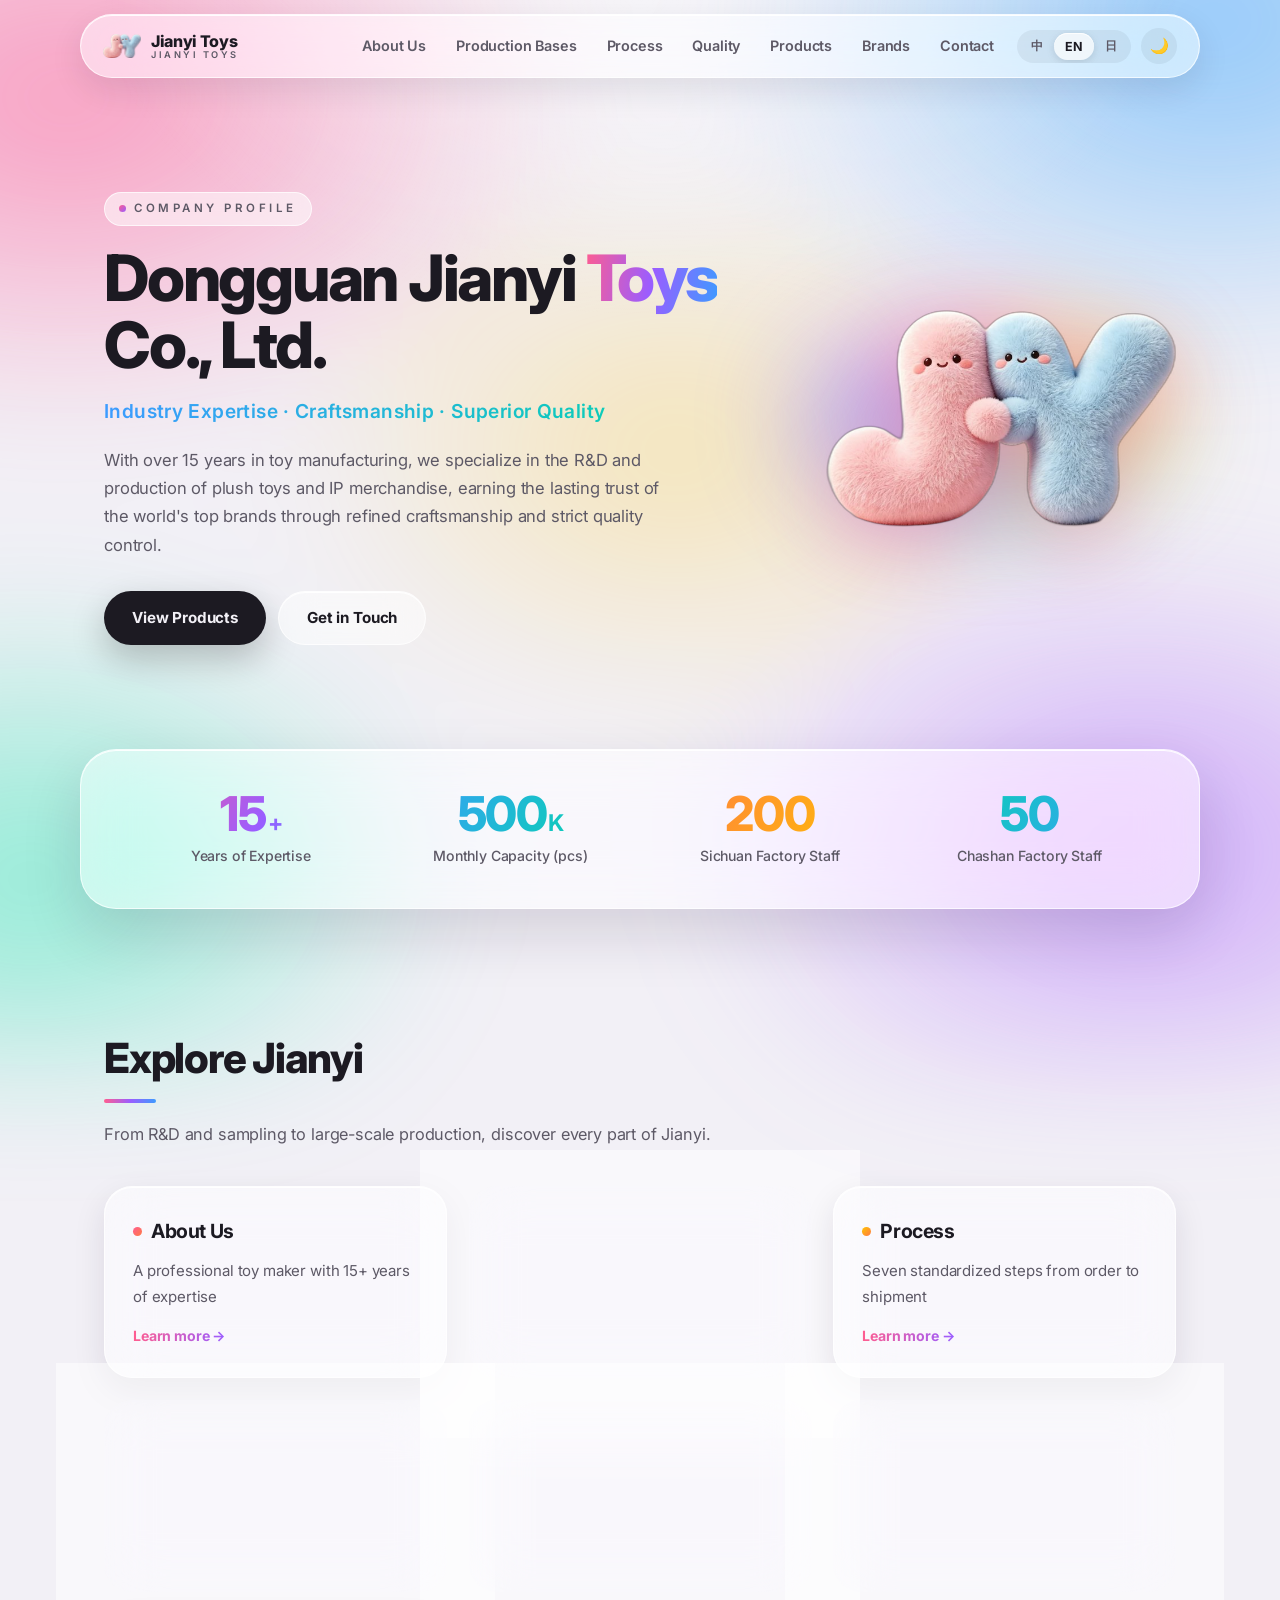
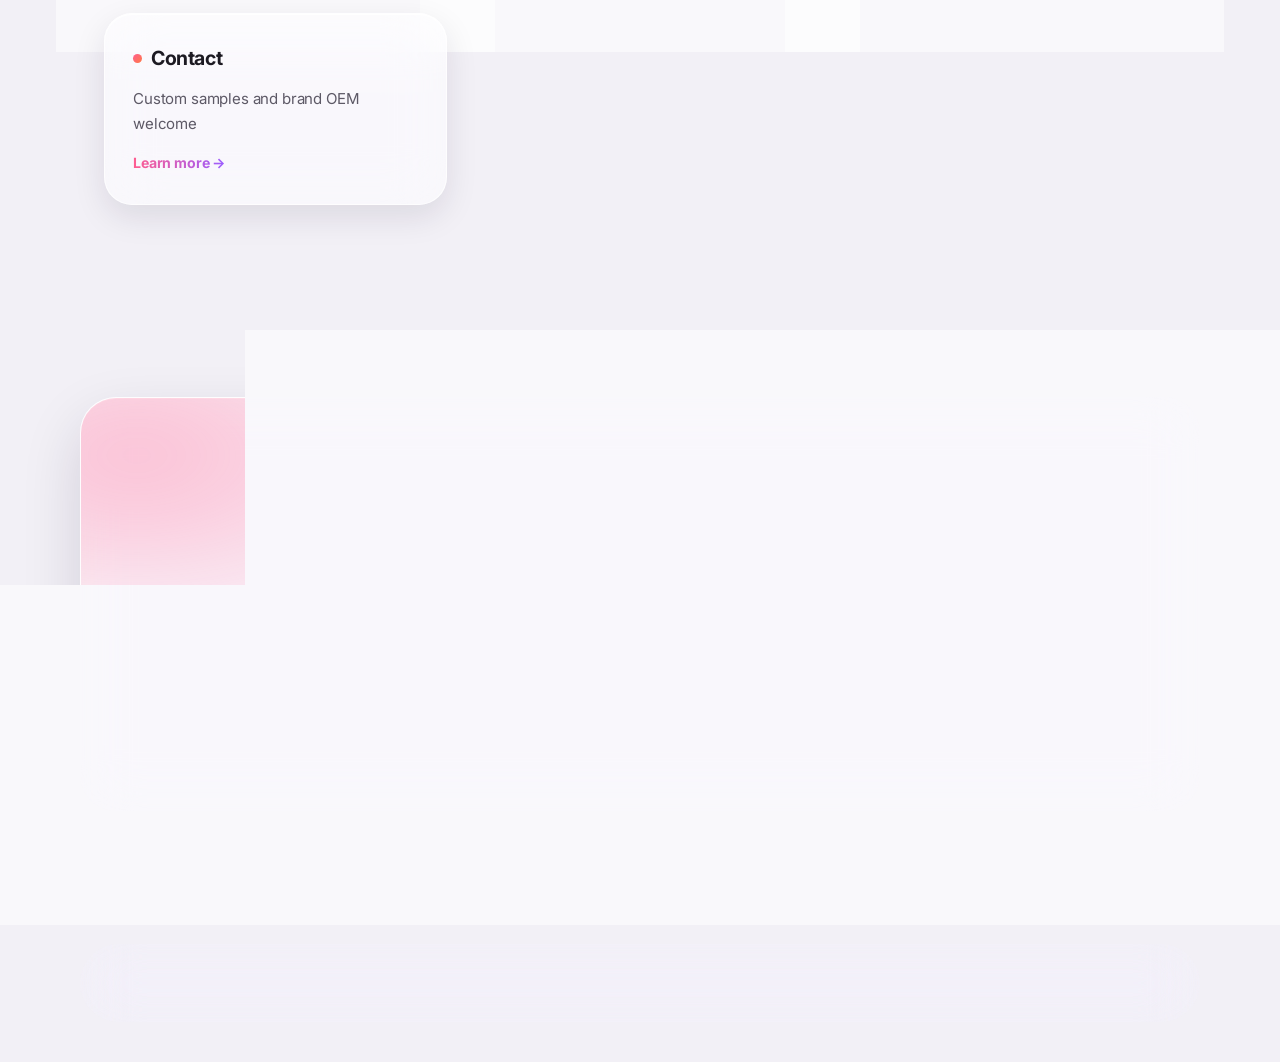
==== index.html @ 810cf029 "简依玩具 회사 소개 홈페이지 (中/EN/日 3개 언어, visionOS 글래스 디자인) Co-Authored-By: Claude Fable 5 <noreply@anthropic.c" ====
<!DOCTYPE html>
<html lang="zh-CN">
<head>
  <meta charset="UTF-8" />
  <meta name="viewport" content="width=device-width, initial-scale=1.0" />
  <title>东莞简依玩具有限公司 · 公司简介</title>
  <meta name="description" content="东莞简依玩具有限公司 — 深耕玩具制造15年，专注毛绒公仔与IP周边研发生产，Sanrio、Pop Mart 长期合作伙伴。" />
  <link rel="icon" href="assets/img/image1.png" />
  <link rel="preconnect" href="https://fonts.googleapis.com" />
  <link rel="preconnect" href="https://fonts.gstatic.com" crossorigin />
  <link href="https://fonts.googleapis.com/css2?family=Inter:wght@400;500;600;700;800&family=Noto+Sans+SC:wght@400;500;700;900&family=Noto+Sans+JP:wght@400;500;700;900&display=swap" rel="stylesheet" />
  <link rel="stylesheet" href="styles.css?v=10" />
</head>
<body data-page="home">
  <div id="app-header"></div>

  <main>
    <!-- Hero -->
    <section id="home" class="hero">
      <div class="container hero-inner">
        <div class="hero-text">
          <p class="eyebrow" data-i18n="hero.eyebrow">公司简介</p>
          <h1 class="hero-title" data-i18n-html="hero.title">东莞简依<span class="accent">玩具</span>有限公司</h1>
          <p class="hero-slogan" data-i18n="hero.slogan">深耕行业 · 匠心制造 · 品质卓越</p>
          <p class="hero-sub" data-i18n="hero.sub">深耕玩具制造行业超过 15 年，专注毛绒公仔与 IP 周边产品的研发与生产，以精湛工艺与严格品质赢得全球顶级品牌的长期信任。</p>
          <div class="hero-actions">
            <a href="products.html" class="btn btn-primary" data-i18n="hero.btnProducts">查看产品</a>
            <a href="contact.html" class="btn btn-ghost" data-i18n="hero.btnContact">合作洽谈</a>
          </div>
        </div>
        <div class="hero-logo">
          <img src="assets/img/image1.png" alt="简依玩具 JY" />
        </div>
      </div>
    </section>

    <!-- Stats -->
    <section class="stats-bar">
      <div class="container stats-grid">
        <div class="stat"><span class="stat-num" data-i18n-html="stat.num1">15<small>+</small></span><span class="stat-label" data-i18n="stat.label1">年专业经验</span></div>
        <div class="stat"><span class="stat-num" data-i18n-html="stat.num2">50<small>万</small></span><span class="stat-label" data-i18n="stat.label2">月产能 (件)</span></div>
        <div class="stat"><span class="stat-num" data-i18n-html="stat.num3">200<small>人</small></span><span class="stat-label" data-i18n="stat.label3">四川工厂人员</span></div>
        <div class="stat"><span class="stat-num" data-i18n-html="stat.num4">50<small>人</small></span><span class="stat-label" data-i18n="stat.label4">茶山工厂人员</span></div>
      </div>
    </section>

    <!-- Explore / section links -->
    <section class="section">
      <div class="container">
        <h2 class="section-title" data-i18n="home.exploreTitle">探索简依</h2>
        <p class="section-lead" data-i18n="home.exploreLead">从研发打样到大规模量产，了解简依的每一环。</p>
        <div class="cards">
          <a class="card explore-card" href="about.html"><div class="card-body"><h3 data-i18n="nav.about">关于我们</h3><p data-i18n="home.card.about">深耕玩具制造 15 年的专业厂商</p><span class="explore-more" data-i18n="home.more">了解更多 →</span></div></a>
          <a class="card explore-card" href="bases.html"><div class="card-body"><h3 data-i18n="nav.bases">生产基地</h3><p data-i18n="home.card.bases">茶山研发 + 四川量产 + 协作网络</p><span class="explore-more" data-i18n="home.more">了解更多 →</span></div></a>
          <a class="card explore-card" href="process.html"><div class="card-body"><h3 data-i18n="nav.process">生产流程</h3><p data-i18n="home.card.process">从需求确认到包装出货，七道标准工序</p><span class="explore-more" data-i18n="home.more">了解更多 →</span></div></a>
          <a class="card explore-card" href="quality.html"><div class="card-body"><h3 data-i18n="nav.quality">品质管理</h3><p data-i18n="home.card.quality">原料到成品，100% 全检把关</p><span class="explore-more" data-i18n="home.more">了解更多 →</span></div></a>
          <a class="card explore-card" href="products.html"><div class="card-body"><h3 data-i18n="nav.products">产品</h3><p data-i18n="home.card.products">毛绒公仔与 IP 周边产品</p><span class="explore-more" data-i18n="home.more">了解更多 →</span></div></a>
          <a class="card explore-card" href="brands.html"><div class="card-body"><h3 data-i18n="nav.brands">合作品牌</h3><p data-i18n="home.card.brands">Sanrio、Pop Mart 长期合作</p><span class="explore-more" data-i18n="home.more">了解更多 →</span></div></a>
          <a class="card explore-card" href="contact.html"><div class="card-body"><h3 data-i18n="nav.contact">联系我们</h3><p data-i18n="home.card.contact">欢迎来样定制与品牌代工</p><span class="explore-more" data-i18n="home.more">了解更多 →</span></div></a>
        </div>
      </div>
    </section>

    <!-- CTA band -->
    <section class="cta">
      <div class="container cta-inner">
        <h2 class="cta-title" data-i18n="cta.title">诚邀合作 · 共创未来</h2>
        <p class="cta-sub" data-i18n="cta.sub">15 年来，我们坚守品质为本、客户至上，以专业制造能力与严格品质管理赢得全球顶级品牌长期信赖。期待与您携手，共同创造更多优质产品。</p>
        <div class="hero-actions" style="justify-content:center">
          <a href="contact.html" class="btn contact-card-accent" style="background:#fff;padding:13px 30px;border-radius:999px;font-weight:700" data-i18n="hero.btnContact">合作洽谈</a>
        </div>
      </div>
    </section>
  </main>

  <div id="app-footer"></div>

  <script src="i18n.js?v=10"></script>
  <script src="layout.js?v=10"></script>
  <script src="script.js?v=10"></script>
  <script src="intro.js?v=10"></script>
</body>
</html>
---- styles.css ----
/* =========================================================
   JIANYI TOYS — visionOS Glass Design
   오로라 환경 위에 떠 있는 유리 패널 / floating glass over aurora
   ========================================================= */

:root {
  --bg: #f2f0f6;
  --text: #1c1a22;
  --text-muted: #5d5966;
  --maxw: 1120px;
  --radius: 28px;
  --radius-lg: 36px;

  /* vivid aurora palette */
  --c-pink: #ff5d8f;
  --c-blue: #3d9bff;
  --c-yellow: #ffc300;
  --c-mint: #00d9a6;
  --c-lavender: #9b5dff;
  --c-coral: #ff7a45;

  /* glass material */
  --glass-bg: rgba(255, 255, 255, 0.52);
  --glass-bg-strong: rgba(255, 255, 255, 0.72);
  --glass-border: rgba(255, 255, 255, 0.7);
  --glass-highlight: rgba(255, 255, 255, 0.9);
  --glass-shadow: 0 24px 60px rgba(30, 15, 50, 0.14);
  --glass-shadow-sm: 0 12px 32px rgba(30, 15, 50, 0.10);
  --blur: 28px;
}

:root[data-theme="dark"] {
  --bg: #0b0a12;
  --text: #f0edf5;
  --text-muted: #a49fb0;

  --c-pink: #ff7aa5;
  --c-blue: #5cb0ff;
  --c-yellow: #ffd23d;
  --c-mint: #29e6b8;
  --c-lavender: #b07dff;
  --c-coral: #ff9161;

  --glass-bg: rgba(28, 25, 40, 0.44);
  --glass-bg-strong: rgba(36, 32, 52, 0.62);
  --glass-border: rgba(255, 255, 255, 0.14);
  --glass-highlight: rgba(255, 255, 255, 0.22);
  --glass-shadow: 0 24px 60px rgba(0, 0, 0, 0.5);
  --glass-shadow-sm: 0 12px 32px rgba(0, 0, 0, 0.38);
}

* { box-sizing: border-box; margin: 0; padding: 0; }
html { scroll-behavior: smooth; }
body {
  font-family: "Inter", "Noto Sans SC", "PingFang SC", "Microsoft YaHei", system-ui, sans-serif;
  background: var(--bg);
  color: var(--text);
  line-height: 1.7;
  -webkit-font-smoothing: antialiased;
  transition: background 0.4s ease, color 0.4s ease;
  letter-spacing: -0.01em;
}
html[lang="ja"] body { font-family: "Inter", "Noto Sans JP", "Yu Gothic UI", "Meiryo", system-ui, sans-serif; }
html[lang="en"] body { font-family: "Inter", system-ui, sans-serif; }

.container { width: 100%; max-width: var(--maxw); margin: 0 auto; padding: 0 24px; }
a { color: inherit; text-decoration: none; }
img { max-width: 100%; display: block; }

/* =========================================================
   오로라 환경 배경 / ambient aurora environment
   ========================================================= */
body::before {
  content: ""; position: fixed; inset: -20%; z-index: -2; pointer-events: none;
  background:
    radial-gradient(42% 38% at 18% 22%, color-mix(in srgb, var(--c-pink) 55%, transparent), transparent 70%),
    radial-gradient(40% 40% at 82% 16%, color-mix(in srgb, var(--c-blue) 50%, transparent), transparent 70%),
    radial-gradient(36% 36% at 78% 82%, color-mix(in srgb, var(--c-lavender) 48%, transparent), transparent 70%),
    radial-gradient(34% 34% at 16% 84%, color-mix(in srgb, var(--c-mint) 42%, transparent), transparent 70%),
    radial-gradient(30% 30% at 52% 50%, color-mix(in srgb, var(--c-yellow) 26%, transparent), transparent 72%);
  filter: blur(60px) saturate(1.25);
  animation: auroraDrift 34s ease-in-out infinite alternate;
}
:root[data-theme="dark"] body::before { opacity: 0.6; }
@keyframes auroraDrift {
  0%   { transform: translate(0, 0) scale(1) rotate(0deg); }
  50%  { transform: translate(2.5%, -2%) scale(1.06) rotate(1.5deg); }
  100% { transform: translate(-2.5%, 2%) scale(1.03) rotate(-1.5deg); }
}
/* 미세 입자 광택 / faint grain of light */
body::after {
  content: ""; position: fixed; inset: 0; z-index: -1; pointer-events: none;
  background: radial-gradient(60% 50% at 50% 0%, rgba(255,255,255,0.35), transparent 70%);
}
:root[data-theme="dark"] body::after {
  background: radial-gradient(60% 50% at 50% 0%, rgba(255,255,255,0.06), transparent 70%);
}

/* =========================================================
   유리 재질 공통 / glass material
   ========================================================= */
.glass, .site-header .nav,
.cards .card, .product, .brand-card, .cert-badge, .process-flow li,
.about-photo, .gallery figure, .contact-card, .stats-inner-panel {
  background: var(--glass-bg);
  backdrop-filter: blur(var(--blur)) saturate(1.6);
  -webkit-backdrop-filter: blur(var(--blur)) saturate(1.6);
  border: 1px solid var(--glass-border);
  box-shadow: var(--glass-shadow-sm), inset 0 1px 0 var(--glass-highlight);
}

/* =========================================================
   플로팅 캡슐 헤더 / floating capsule nav
   ========================================================= */
.site-header {
  position: sticky; top: 14px; z-index: 50;
  padding: 0 16px;
}
.site-header .nav {
  max-width: var(--maxw); margin: 0 auto;
  display: flex; align-items: center; justify-content: space-between; gap: 14px;
  height: 64px; padding: 0 22px;
  border-radius: 999px;
}
.brand { display: flex; align-items: center; gap: 10px; }
.brand-logo { width: 38px; height: 38px; object-fit: contain; }
.brand-name { font-weight: 800; font-size: 1rem; line-height: 1.05; display: flex; flex-direction: column; letter-spacing: -0.02em; }
.brand-name small { font-weight: 600; font-size: 0.58rem; letter-spacing: 2.5px; color: var(--text-muted); }

.nav-links { list-style: none; display: flex; align-items: center; gap: 4px; }
.nav-links a {
  color: var(--text-muted); font-weight: 600; font-size: 0.9rem;
  padding: 8px 13px; border-radius: 999px;
  transition: color 0.2s, background 0.25s;
}
.nav-links a:hover { color: var(--text); background: color-mix(in srgb, var(--text) 7%, transparent); }
.nav-links a.active {
  color: var(--text);
  background: var(--glass-bg-strong);
  box-shadow: var(--glass-shadow-sm), inset 0 1px 0 var(--glass-highlight);
}

.nav-controls { display: flex; align-items: center; gap: 10px; margin-left: 6px; }
.lang-switch {
  display: inline-flex; border-radius: 999px; overflow: hidden;
  background: color-mix(in srgb, var(--text) 6%, transparent);
  padding: 3px;
}
.lang-btn {
  background: none; border: none; cursor: pointer;
  font-size: 0.78rem; font-weight: 700; color: var(--text-muted);
  padding: 5px 11px; border-radius: 999px;
  transition: 0.25s; font-family: inherit;
}
.lang-btn:hover { color: var(--text); }
.lang-btn.active {
  background: var(--glass-bg-strong); color: var(--text);
  box-shadow: 0 2px 8px rgba(0,0,0,0.12), inset 0 1px 0 var(--glass-highlight);
}
.theme-toggle {
  background: color-mix(in srgb, var(--text) 6%, transparent);
  border: none; cursor: pointer; font-size: 0.95rem;
  width: 36px; height: 36px; border-radius: 50%;
  display: grid; place-items: center; transition: 0.25s;
}
.theme-toggle:hover { transform: scale(1.1); }
.nav-toggle { display: none; flex-direction: column; gap: 5px; background: none; border: none; cursor: pointer; padding: 8px; }
.nav-toggle span { width: 22px; height: 2px; background: var(--text); border-radius: 2px; transition: 0.3s; }

/* =========================================================
   히어로 / hero
   ========================================================= */
.hero { padding: clamp(64px, 10vw, 130px) 0 clamp(40px, 6vw, 70px); }
.hero-inner {
  display: grid; grid-template-columns: 1.25fr 0.75fr; gap: 44px; align-items: center;
  position: relative;
}
.eyebrow {
  display: inline-flex; align-items: center; gap: 8px;
  color: var(--text-muted); font-weight: 600; letter-spacing: 3.5px;
  text-transform: uppercase; font-size: 0.72rem; margin-bottom: 18px;
  padding: 6px 14px; border-radius: 999px;
  background: var(--glass-bg);
  backdrop-filter: blur(18px);
  border: 1px solid var(--glass-border);
}
.eyebrow::before {
  content: ""; width: 7px; height: 7px; border-radius: 50%;
  background: linear-gradient(135deg, var(--c-pink), var(--c-lavender));
}
.hero-title {
  font-size: clamp(2.3rem, 5.6vw, 4rem); font-weight: 800;
  line-height: 1.06; letter-spacing: -0.035em;
}
.hero-title .accent {
  background: linear-gradient(100deg, var(--c-pink), var(--c-lavender) 50%, var(--c-blue));
  -webkit-background-clip: text; background-clip: text; color: transparent;
}
.hero-slogan {
  margin-top: 16px; font-size: clamp(1rem, 2.2vw, 1.2rem); font-weight: 600;
  letter-spacing: 0.02em;
  background: linear-gradient(90deg, var(--c-blue), var(--c-mint));
  -webkit-background-clip: text; background-clip: text; color: transparent;
}
.hero-sub { margin: 18px 0 32px; font-size: 1.04rem; color: var(--text-muted); max-width: 560px; }
.hero-actions { display: flex; gap: 12px; flex-wrap: wrap; }

.hero-logo { position: relative; }
.hero-logo img {
  width: min(100%, 350px); margin-left: auto;
  filter: drop-shadow(0 24px 40px color-mix(in srgb, var(--c-pink) 40%, transparent));
  animation: float 6s ease-in-out infinite;
}
@keyframes float { 0%,100% { transform: translateY(0); } 50% { transform: translateY(-14px); } }
/* 로고 뒤 오로라 후광 / halo behind logo */
.hero-logo::before {
  content: ""; position: absolute; inset: 6% 2%; z-index: -1; border-radius: 50%;
  background: conic-gradient(from 0deg, var(--c-pink), var(--c-yellow), var(--c-mint), var(--c-blue), var(--c-lavender), var(--c-pink));
  filter: blur(52px); opacity: 0.55;
  animation: haloSpin 18s linear infinite;
}
@keyframes haloSpin { to { transform: rotate(360deg); } }

/* =========================================================
   버튼 / buttons (visionOS pills)
   ========================================================= */
.btn {
  display: inline-flex; align-items: center; gap: 8px;
  padding: 13px 28px; border-radius: 999px; font-weight: 700; font-size: 0.95rem;
  transition: transform 0.18s cubic-bezier(.3,1.4,.4,1), box-shadow 0.2s, background 0.25s;
  letter-spacing: -0.01em;
}
.btn:active { transform: scale(0.97); }
.btn-primary {
  background: var(--text); color: var(--bg);
  box-shadow: 0 14px 34px rgba(0,0,0,0.22);
}
.btn-primary:hover { transform: translateY(-2px) scale(1.02); box-shadow: 0 20px 44px rgba(0,0,0,0.28); }
.btn-ghost {
  background: var(--glass-bg);
  backdrop-filter: blur(18px);
  border: 1px solid var(--glass-border);
  box-shadow: inset 0 1px 0 var(--glass-highlight);
  color: var(--text);
}
.btn-ghost:hover { transform: translateY(-2px); background: var(--glass-bg-strong); }

/* =========================================================
   실적 유리 패널 / stats glass panel
   ========================================================= */
.stats-bar { padding: clamp(18px, 3vw, 34px) 0; }
.stats-grid {
  display: grid; grid-template-columns: repeat(4, 1fr); gap: 16px;
  padding: clamp(26px, 4vw, 40px) clamp(20px, 4vw, 48px);
  text-align: center;
  border-radius: var(--radius-lg);
  background: var(--glass-bg);
  backdrop-filter: blur(var(--blur)) saturate(1.6);
  -webkit-backdrop-filter: blur(var(--blur)) saturate(1.6);
  border: 1px solid var(--glass-border);
  box-shadow: var(--glass-shadow), inset 0 1px 0 var(--glass-highlight);
}
.stat { display: flex; flex-direction: column; gap: 6px; }
.stat-num {
  font-size: clamp(1.9rem, 4.2vw, 3rem); font-weight: 800; line-height: 1;
  letter-spacing: -0.03em;
  background: linear-gradient(120deg, var(--c-pink), var(--c-lavender) 55%, var(--c-blue));
  -webkit-background-clip: text; background-clip: text; color: transparent;
}
.stat:nth-child(2) .stat-num { background: linear-gradient(120deg, var(--c-blue), var(--c-mint)); -webkit-background-clip: text; background-clip: text; }
.stat:nth-child(3) .stat-num { background: linear-gradient(120deg, var(--c-coral), var(--c-yellow)); -webkit-background-clip: text; background-clip: text; }
.stat:nth-child(4) .stat-num { background: linear-gradient(120deg, var(--c-mint), var(--c-blue)); -webkit-background-clip: text; background-clip: text; }
.stat-num small { font-size: 0.48em; font-weight: 700; margin-left: 2px; }
.stat-label { font-size: 0.88rem; color: var(--text-muted); font-weight: 500; }

/* =========================================================
   섹션 공통 / sections
   ========================================================= */
.section { padding: clamp(54px, 7.5vw, 92px) 0; }
.section-alt { background: none; } /* 배경은 오로라가 담당 */
.section-index {
  display: inline-flex; align-items: center; gap: 8px;
  color: var(--text-muted); font-size: 0.75rem; font-weight: 700; letter-spacing: 3px;
  padding: 5px 14px; border-radius: 999px; margin-bottom: 16px;
  background: var(--glass-bg);
  backdrop-filter: blur(18px);
  border: 1px solid var(--glass-border);
}
.section-index::before {
  content: ""; width: 7px; height: 7px; border-radius: 50%;
  background: linear-gradient(135deg, var(--c-pink), var(--c-lavender));
}
.section-title {
  font-size: clamp(1.7rem, 4.2vw, 2.6rem); font-weight: 800; letter-spacing: -0.03em;
  line-height: 1.15;
}
.section-title::after {
  content: ""; display: block; width: 52px; height: 4px; border-radius: 4px; margin-top: 16px;
  background: linear-gradient(90deg, var(--c-pink), var(--c-lavender), var(--c-blue));
}
.section-lead { color: var(--text-muted); margin: 18px 0 38px; max-width: 640px; font-size: 1.02rem; }
.subsection-title { margin: 52px 0 24px; font-size: 1.3rem; font-weight: 800; letter-spacing: -0.02em; }
.subsection-title::before {
  content: ""; display: inline-block; width: 10px; height: 10px; border-radius: 3px; margin-right: 10px;
  background: linear-gradient(135deg, var(--c-blue), var(--c-mint));
  transform: rotate(45deg);
}

/* =========================================================
   소개 / about
   ========================================================= */
.about-grid { display: grid; grid-template-columns: 1.3fr 1fr; gap: 40px; align-items: center; margin-top: 26px; }
.about-text p { margin-bottom: 16px; color: var(--text-muted); }
.about-text strong { color: var(--text); font-weight: 700; }
.tag-list { list-style: none; display: flex; flex-wrap: wrap; gap: 10px; margin-top: 12px; }
.tag-list li {
  padding: 7px 16px; border-radius: 999px; font-size: 0.84rem; font-weight: 600;
  background: var(--glass-bg);
  backdrop-filter: blur(16px);
  border: 1px solid var(--glass-border);
  box-shadow: inset 0 1px 0 var(--glass-highlight);
}
.tag-list li:nth-child(5n+1) { color: var(--c-pink); }
.tag-list li:nth-child(5n+2) { color: var(--c-blue); }
.tag-list li:nth-child(5n+3) { color: color-mix(in srgb, var(--c-yellow) 70%, #8a6d00); }
.tag-list li:nth-child(5n+4) { color: var(--c-lavender); }
.tag-list li:nth-child(5n+5) { color: var(--c-coral); }
:root[data-theme="dark"] .tag-list li:nth-child(5n+3) { color: var(--c-yellow); }

.about-photo { border-radius: var(--radius); overflow: hidden; }
.about-photo img { width: 100%; height: 320px; object-fit: cover; }
.about-photo figcaption { padding: 13px 18px; font-size: 0.86rem; color: var(--text-muted); }

/* =========================================================
   카드 / cards
   ========================================================= */
.cards { display: grid; grid-template-columns: repeat(auto-fit, minmax(280px, 1fr)); gap: 22px; }
.card {
  border-radius: var(--radius); overflow: hidden;
  transition: transform 0.3s cubic-bezier(.3,1.3,.4,1), box-shadow 0.3s, background 0.3s;
}
.cards .card:hover, .product:hover {
  transform: translateY(-8px) scale(1.015);
  background: var(--glass-bg-strong);
  box-shadow: var(--glass-shadow), inset 0 1px 0 var(--glass-highlight);
}
.card-body { padding: 28px; }
.card-body h3 { margin-bottom: 10px; font-size: 1.22rem; font-weight: 700; letter-spacing: -0.02em; }
.card-body p { color: var(--text-muted); font-size: 0.94rem; }
.card-tag {
  display: inline-block; font-size: 0.72rem; font-weight: 700; letter-spacing: 0.04em;
  padding: 4px 12px; border-radius: 999px; margin-bottom: 14px;
  background: color-mix(in srgb, var(--c-blue) 14%, transparent);
  color: var(--c-blue);
}
.base-card .scale { font-weight: 700; font-size: 0.88rem; margin-bottom: 10px;
  background: linear-gradient(90deg, var(--c-pink), var(--c-coral));
  -webkit-background-clip: text; background-clip: text; color: transparent;
}
.quality-cards .card-body h3 { display: flex; align-items: center; gap: 9px; }
.quality-cards .card-body h3::before {
  content: ""; flex: none; width: 9px; height: 9px; border-radius: 50%;
  background: linear-gradient(135deg, var(--c-mint), var(--c-blue));
}

/* 카드별 컬러 포인트 점 / colored dot accents per card */
.cards .card:nth-child(6n+1) .card-body h3::before { background: linear-gradient(135deg, var(--c-pink), var(--c-coral)); }
.cards .card:nth-child(6n+2) .card-body h3::before { background: linear-gradient(135deg, var(--c-blue), var(--c-mint)); }
.cards .card:nth-child(6n+3) .card-body h3::before { background: linear-gradient(135deg, var(--c-yellow), var(--c-coral)); }
.cards .card:nth-child(6n+4) .card-body h3::before { background: linear-gradient(135deg, var(--c-mint), var(--c-blue)); }
.cards .card:nth-child(6n+5) .card-body h3::before { background: linear-gradient(135deg, var(--c-lavender), var(--c-pink)); }
.cards .card:nth-child(6n+6) .card-body h3::before { background: linear-gradient(135deg, var(--c-coral), var(--c-yellow)); }

/* 홈 바로가기 카드 / explore cards */
.explore-card { display: block; color: inherit; }
.explore-card .card-body h3 { display: flex; align-items: center; gap: 9px; }
.explore-card .card-body h3::before {
  content: ""; flex: none; width: 9px; height: 9px; border-radius: 50%;
  background: linear-gradient(135deg, var(--c-pink), var(--c-lavender));
}
.explore-more {
  display: inline-block; margin-top: 14px; font-weight: 700; font-size: 0.88rem;
  background: linear-gradient(90deg, var(--c-pink), var(--c-lavender));
  -webkit-background-clip: text; background-clip: text; color: transparent;
}

/* =========================================================
   갤러리 / gallery
   ========================================================= */
.gallery { display: grid; grid-template-columns: repeat(auto-fit, minmax(220px, 1fr)); gap: 16px; }
.gallery figure { border-radius: var(--radius); overflow: hidden; position: relative; padding: 8px; }
.gallery img {
  width: 100%; height: 200px; object-fit: cover;
  border-radius: calc(var(--radius) - 8px);
  transition: transform 0.5s cubic-bezier(.3,1,.4,1);
}
.gallery figure:hover img { transform: scale(1.05); }
.gallery figcaption {
  padding: 12px 10px 6px; color: var(--text); font-size: 0.88rem; font-weight: 600;
}

/* =========================================================
   공정 흐름 / process flow
   ========================================================= */
.process-flow { list-style: none; display: grid; grid-template-columns: repeat(7, 1fr); gap: 14px; }
.process-flow li {
  position: relative; border-radius: var(--radius);
  padding: 26px 12px; text-align: center;
  transition: transform 0.3s cubic-bezier(.3,1.3,.4,1), background 0.3s;
}
.process-flow li:hover { transform: translateY(-6px); background: var(--glass-bg-strong); }
.step-no {
  display: grid; place-items: center; width: 46px; height: 46px; margin: 0 auto 12px;
  border-radius: 50%; color: #fff; font-weight: 800; font-size: 0.95rem;
  box-shadow: 0 8px 20px rgba(0,0,0,0.18);
}
.process-flow li:nth-child(1) .step-no { background: linear-gradient(135deg, var(--c-pink), var(--c-coral)); }
.process-flow li:nth-child(2) .step-no { background: linear-gradient(135deg, var(--c-coral), var(--c-yellow)); }
.process-flow li:nth-child(3) .step-no { background: linear-gradient(135deg, var(--c-yellow), var(--c-mint)); }
.process-flow li:nth-child(4) .step-no { background: linear-gradient(135deg, var(--c-mint), var(--c-blue)); }
.process-flow li:nth-child(5) .step-no { background: linear-gradient(135deg, var(--c-blue), var(--c-lavender)); }
.process-flow li:nth-child(6) .step-no { background: linear-gradient(135deg, var(--c-lavender), var(--c-pink)); }
.process-flow li:nth-child(7) .step-no { background: linear-gradient(135deg, var(--c-pink), var(--c-lavender)); }
.step-name { font-weight: 700; font-size: 0.92rem; letter-spacing: -0.01em; }

/* =========================================================
   제품 / products
   ========================================================= */
.product-grid { display: grid; grid-template-columns: repeat(auto-fit, minmax(230px, 1fr)); gap: 22px; }
.product {
  border-radius: var(--radius); overflow: hidden; padding: 10px 10px 0;
  transition: transform 0.3s cubic-bezier(.3,1.3,.4,1), box-shadow 0.3s, background 0.3s;
}
.product-img { aspect-ratio: 3 / 4; overflow: hidden; border-radius: calc(var(--radius) - 10px); }
.product-img img { width: 100%; height: 100%; object-fit: cover; transition: transform 0.5s cubic-bezier(.3,1,.4,1); }
.product:hover .product-img img { transform: scale(1.05); }
.product figcaption { padding: 16px 10px 18px; display: flex; flex-direction: column; gap: 2px; }
.p-cn { font-weight: 700; font-size: 1.04rem; letter-spacing: -0.02em; }
.p-en { color: var(--text-muted); font-size: 0.82rem; letter-spacing: 0.06em; text-transform: uppercase; font-weight: 500; }

/* =========================================================
   브랜드 / brands
   ========================================================= */
.brand-grid { display: grid; grid-template-columns: repeat(auto-fit, minmax(320px, 1fr)); gap: 22px; }
.brand-card { border-radius: var(--radius); padding: 32px; }
.brand-name-lg {
  font-size: 1.5rem; font-weight: 800; margin-bottom: 20px; padding-bottom: 16px;
  letter-spacing: -0.02em;
  border-bottom: 1px solid var(--glass-border);
}
.brand-name-lg span { color: var(--text-muted); font-size: 0.95rem; font-weight: 600; margin-left: 6px; }
.brand-grid .brand-card:nth-child(1) .brand-name-lg {
  background: linear-gradient(90deg, var(--c-pink), var(--c-coral));
  -webkit-background-clip: text; background-clip: text; color: transparent;
}
.brand-grid .brand-card:nth-child(2) .brand-name-lg {
  background: linear-gradient(90deg, var(--c-blue), var(--c-mint));
  -webkit-background-clip: text; background-clip: text; color: transparent;
}
.brand-grid .brand-card .brand-name-lg span { -webkit-text-fill-color: var(--text-muted); }
.brand-info { display: flex; flex-direction: column; gap: 14px; }
.brand-info div { display: grid; grid-template-columns: 96px 1fr; gap: 12px; align-items: baseline; }
.brand-info dt { font-weight: 700; color: var(--text); font-size: 0.88rem; }
.brand-info dd { color: var(--text-muted); font-size: 0.94rem; }

/* 인증 / certifications */
.cert-row { display: grid; grid-template-columns: repeat(auto-fit, minmax(180px, 1fr)); gap: 16px; }
.cert-badge {
  border-radius: var(--radius); padding: 26px 20px; text-align: center;
  transition: transform 0.3s cubic-bezier(.3,1.3,.4,1);
}
.cert-badge:hover { transform: translateY(-5px); }
.cert-badge strong { display: block; font-size: 1.3rem; margin-bottom: 6px; letter-spacing: -0.02em; }
.cert-badge:nth-child(1) strong { color: var(--c-blue); }
.cert-badge:nth-child(2) strong { color: var(--c-coral); }
.cert-badge:nth-child(3) strong { color: var(--c-mint); }
.cert-badge:nth-child(4) strong { color: var(--c-lavender); }
.cert-badge span { color: var(--text-muted); font-size: 0.86rem; }
.cert-note { margin-top: 24px; color: var(--text-muted); font-size: 0.94rem; max-width: 780px; }

/* =========================================================
   CTA / contact
   ========================================================= */
.cta { padding: clamp(56px, 8vw, 100px) 0; }
.cta-inner {
  text-align: center;
  border-radius: var(--radius-lg);
  padding: clamp(44px, 6vw, 72px) clamp(24px, 5vw, 64px);
  background: var(--glass-bg);
  backdrop-filter: blur(var(--blur)) saturate(1.6);
  -webkit-backdrop-filter: blur(var(--blur)) saturate(1.6);
  border: 1px solid var(--glass-border);
  box-shadow: var(--glass-shadow), inset 0 1px 0 var(--glass-highlight);
  position: relative; overflow: hidden;
}
/* CTA 내부 오로라 하이라이트 / inner aurora glow */
.cta-inner::before {
  content: ""; position: absolute; inset: -40%; z-index: -1; pointer-events: none;
  background:
    radial-gradient(30% 40% at 25% 30%, color-mix(in srgb, var(--c-pink) 38%, transparent), transparent 70%),
    radial-gradient(30% 40% at 75% 70%, color-mix(in srgb, var(--c-blue) 34%, transparent), transparent 70%),
    radial-gradient(24% 32% at 60% 20%, color-mix(in srgb, var(--c-lavender) 30%, transparent), transparent 70%);
  filter: blur(40px);
  animation: auroraDrift 26s ease-in-out infinite alternate;
}
.cta-title {
  font-size: clamp(1.8rem, 4.4vw, 2.8rem); font-weight: 800; letter-spacing: -0.03em;
  background: linear-gradient(95deg, var(--c-pink), var(--c-lavender) 45%, var(--c-blue));
  -webkit-background-clip: text; background-clip: text; color: transparent;
}
.cta-sub { max-width: 700px; margin: 18px auto 40px; color: var(--text-muted); }
.contact-cards { display: grid; grid-template-columns: repeat(auto-fit, minmax(240px, 1fr)); gap: 18px; }
.contact-card { border-radius: var(--radius); padding: 28px; text-align: left; }
.contact-card h3 { font-size: 1.1rem; margin-bottom: 8px; font-weight: 700; letter-spacing: -0.02em; }
.contact-card p { font-size: 1rem; font-weight: 600; margin-bottom: 12px; }
.contact-card a {
  background: linear-gradient(90deg, var(--c-pink), var(--c-lavender));
  -webkit-background-clip: text; background-clip: text; color: transparent;
  border-bottom: 1.5px solid var(--c-lavender);
}
.contact-card-accent { background: var(--glass-bg-strong); }
.contact-tag { font-size: 0.82rem; color: var(--text-muted); }
/* 이메일 단독 카드 / single email card */
.contact-cards-single { grid-template-columns: minmax(280px, 480px); justify-content: center; }
.contact-cards-single .contact-card { text-align: center; padding: 36px 32px; }
.contact-email { font-size: clamp(1.05rem, 2.6vw, 1.35rem); letter-spacing: -0.01em; margin-bottom: 14px; }
.contact-email a { border-bottom-width: 2px; font-weight: 700; }
/* 거래 프로세스 타임라인 / business process timeline */
.biz-flow { list-style: none; max-width: 720px; position: relative; }
.biz-flow::before {
  content: ""; position: absolute; left: 26px; top: 30px; bottom: 30px; width: 3px; border-radius: 3px;
  background: linear-gradient(180deg, var(--c-pink), var(--c-coral), var(--c-yellow), var(--c-mint), var(--c-blue), var(--c-lavender));
  opacity: 0.65;
}
.biz-flow li { display: flex; gap: 22px; align-items: flex-start; position: relative; padding: 14px 0; }
.biz-no {
  flex: none; display: grid; place-items: center; width: 52px; height: 52px;
  border-radius: 50%; color: #fff; font-weight: 800; font-size: 1.15rem;
  box-shadow: 0 10px 24px rgba(0,0,0,0.18);
  position: relative; z-index: 1;
}
.biz-flow li:nth-child(1) .biz-no { background: linear-gradient(135deg, var(--c-pink), var(--c-coral)); }
.biz-flow li:nth-child(2) .biz-no { background: linear-gradient(135deg, var(--c-coral), var(--c-yellow)); }
.biz-flow li:nth-child(3) .biz-no { background: linear-gradient(135deg, var(--c-yellow), var(--c-mint)); }
.biz-flow li:nth-child(4) .biz-no { background: linear-gradient(135deg, var(--c-mint), var(--c-blue)); }
.biz-flow li:nth-child(5) .biz-no { background: linear-gradient(135deg, var(--c-blue), var(--c-lavender)); }
.biz-flow li:nth-child(6) .biz-no { background: linear-gradient(135deg, var(--c-lavender), var(--c-pink)); }
.biz-body {
  flex: 1; border-radius: var(--radius); padding: 20px 26px;
  background: var(--glass-bg);
  backdrop-filter: blur(var(--blur)) saturate(1.6);
  -webkit-backdrop-filter: blur(var(--blur)) saturate(1.6);
  border: 1px solid var(--glass-border);
  box-shadow: var(--glass-shadow-sm), inset 0 1px 0 var(--glass-highlight);
  transition: transform 0.3s cubic-bezier(.3,1.3,.4,1), background 0.3s;
}
.biz-flow li:hover .biz-body { transform: translateX(6px); background: var(--glass-bg-strong); }
.biz-body h3 { font-size: 1.08rem; font-weight: 700; margin-bottom: 5px; letter-spacing: -0.02em; }
.biz-body p { color: var(--text-muted); font-size: 0.93rem; }
@media (max-width: 520px) {
  .biz-flow::before { left: 21px; }
  .biz-no { width: 42px; height: 42px; font-size: 1rem; }
}

/* FAQ 아코디언 / FAQ accordion */
.faq-list { display: flex; flex-direction: column; gap: 14px; max-width: 780px; }
.faq-item {
  border-radius: var(--radius);
  background: var(--glass-bg);
  backdrop-filter: blur(var(--blur)) saturate(1.6);
  -webkit-backdrop-filter: blur(var(--blur)) saturate(1.6);
  border: 1px solid var(--glass-border);
  box-shadow: var(--glass-shadow-sm), inset 0 1px 0 var(--glass-highlight);
  overflow: hidden;
  transition: background 0.3s;
}
.faq-item[open] { background: var(--glass-bg-strong); }
.faq-item summary {
  list-style: none; cursor: pointer;
  display: flex; align-items: center; justify-content: space-between; gap: 16px;
  padding: 20px 26px;
  font-weight: 700; font-size: 1.02rem; letter-spacing: -0.01em;
}
.faq-item summary::-webkit-details-marker { display: none; }
.faq-item summary::after {
  content: "+"; flex: none;
  display: grid; place-items: center; width: 30px; height: 30px; border-radius: 50%;
  color: #fff; font-weight: 700; font-size: 1.1rem; line-height: 1;
  background: linear-gradient(135deg, var(--c-pink), var(--c-lavender));
  transition: transform 0.3s cubic-bezier(.3,1.3,.4,1);
}
.faq-item[open] summary::after { transform: rotate(45deg); }
.faq-item > p { padding: 0 26px 22px; color: var(--text-muted); font-size: 0.95rem; max-width: 660px; }
/* 항목별 +버튼 색 변화 / per-item accent */
.faq-item:nth-child(2) summary::after { background: linear-gradient(135deg, var(--c-coral), var(--c-yellow)); }
.faq-item:nth-child(3) summary::after { background: linear-gradient(135deg, var(--c-yellow), var(--c-mint)); }
.faq-item:nth-child(4) summary::after { background: linear-gradient(135deg, var(--c-mint), var(--c-blue)); }
.faq-item:nth-child(5) summary::after { background: linear-gradient(135deg, var(--c-blue), var(--c-lavender)); }
.faq-item:nth-child(6) summary::after { background: linear-gradient(135deg, var(--c-lavender), var(--c-pink)); }

/* 문의 폼 / inquiry form */
.inquiry-form {
  border-radius: var(--radius-lg);
  padding: clamp(28px, 4vw, 44px);
  max-width: 780px;
}
.form-grid { display: grid; grid-template-columns: 1fr 1fr; gap: 18px 20px; margin-bottom: 24px; }
.form-wide { grid-column: 1 / -1; }
.inquiry-form label { display: flex; flex-direction: column; gap: 7px; font-size: 0.86rem; font-weight: 600; color: var(--text-muted); }
.inquiry-form input, .inquiry-form textarea {
  font-family: inherit; font-size: 0.96rem; color: var(--text);
  padding: 12px 16px; border-radius: 16px;
  background: var(--glass-bg-strong);
  border: 1px solid var(--glass-border);
  box-shadow: inset 0 1px 0 var(--glass-highlight);
  outline: none; transition: border-color 0.2s, box-shadow 0.2s;
  resize: vertical;
}
.inquiry-form input:focus, .inquiry-form textarea:focus {
  border-color: var(--c-lavender);
  box-shadow: 0 0 0 3px color-mix(in srgb, var(--c-lavender) 25%, transparent), inset 0 1px 0 var(--glass-highlight);
}
.inquiry-form .btn { border: none; cursor: pointer; font-family: inherit; }
.form-note { margin-top: 14px; font-size: 0.82rem; color: var(--text-muted); }
@media (max-width: 640px) { .form-grid { grid-template-columns: 1fr; } }

/* 거래 조건 카드 / trade terms cards */
.terms-cards .card-body h3 { font-size: 0.86rem; color: var(--text-muted); font-weight: 600; letter-spacing: 0.02em; margin-bottom: 8px; }
.terms-cards .card-body h3::before { content: ""; display: inline-block; width: 8px; height: 8px; border-radius: 50%; margin-right: 8px; vertical-align: 1px; background: linear-gradient(135deg, var(--c-pink), var(--c-lavender)); }
.terms-cards .term-value { color: var(--text); font-weight: 700; font-size: 1.02rem; letter-spacing: -0.01em; }

/* =========================================================
   푸터 / footer
   ========================================================= */
.site-footer { padding: 34px 0 40px; }
.footer-inner {
  display: flex; align-items: center; justify-content: space-between; gap: 16px; flex-wrap: wrap;
  padding: 22px 30px; border-radius: 999px;
  background: var(--glass-bg);
  backdrop-filter: blur(var(--blur)) saturate(1.6);
  border: 1px solid var(--glass-border);
  box-shadow: var(--glass-shadow-sm), inset 0 1px 0 var(--glass-highlight);
}
.footer-brand { display: flex; align-items: center; gap: 10px; font-weight: 700; letter-spacing: -0.01em; }
.footer-logo { width: 32px; height: 32px; object-fit: contain; }
.footer-copy { color: var(--text-muted); font-size: 0.85rem; }

/* =========================================================
   로고 인트로 / logo intro
   ========================================================= */
.intro-overlay {
  position: fixed; inset: 0; z-index: 900;
  display: grid; place-items: center;
  pointer-events: none;
  background: radial-gradient(60% 60% at 50% 45%, color-mix(in srgb, var(--c-pink) 14%, transparent), transparent 70%);
}
.intro-overlay.fade { opacity: 0; transition: opacity 0.5s ease; }
.intro-logo {
  width: min(46vw, 46vh, 420px);
  will-change: transform, opacity;
  filter: drop-shadow(0 24px 40px color-mix(in srgb, var(--c-pink) 45%, transparent));
}

/* =========================================================
   기타 / misc
   ========================================================= */
::selection { background: color-mix(in srgb, var(--c-lavender) 35%, transparent); }
::-webkit-scrollbar { width: 8px; }
::-webkit-scrollbar-track { background: transparent; }
::-webkit-scrollbar-thumb {
  background: color-mix(in srgb, var(--text) 22%, transparent);
  border-radius: 8px;
}
::-webkit-scrollbar-thumb:hover { background: color-mix(in srgb, var(--text) 35%, transparent); }

/* =========================================================
   반응형 / responsive
   ========================================================= */
@media (max-width: 960px) {
  .process-flow { grid-template-columns: repeat(4, 1fr); }
}
@media (max-width: 860px) {
  .nav-toggle { display: flex; }
  .site-header .nav { border-radius: 26px; }
  .nav-links {
    position: absolute; top: 72px; left: 16px; right: 16px;
    flex-direction: column; gap: 4px; align-items: stretch;
    background: var(--glass-bg-strong);
    backdrop-filter: blur(var(--blur)) saturate(1.6);
    border: 1px solid var(--glass-border);
    border-radius: 26px;
    box-shadow: var(--glass-shadow);
    max-height: 0; overflow: hidden; transition: max-height 0.35s ease, padding 0.35s;
    padding: 0 14px;
  }
  .nav-links.open { max-height: 560px; padding: 14px; }
  .nav-links a { display: block; text-align: center; }
  .nav-controls { justify-content: center; padding-top: 8px; }
  .hero-inner { grid-template-columns: 1fr; }
  .hero-logo { order: -1; }
  .hero-logo img { margin: 0 auto; width: min(62%, 250px); }
  .about-grid { grid-template-columns: 1fr; }
  .stats-grid { grid-template-columns: repeat(2, 1fr); gap: 24px; }
}
@media (max-width: 520px) {
  .process-flow { grid-template-columns: repeat(2, 1fr); }
  .footer-inner { border-radius: 26px; justify-content: center; text-align: center; }
}
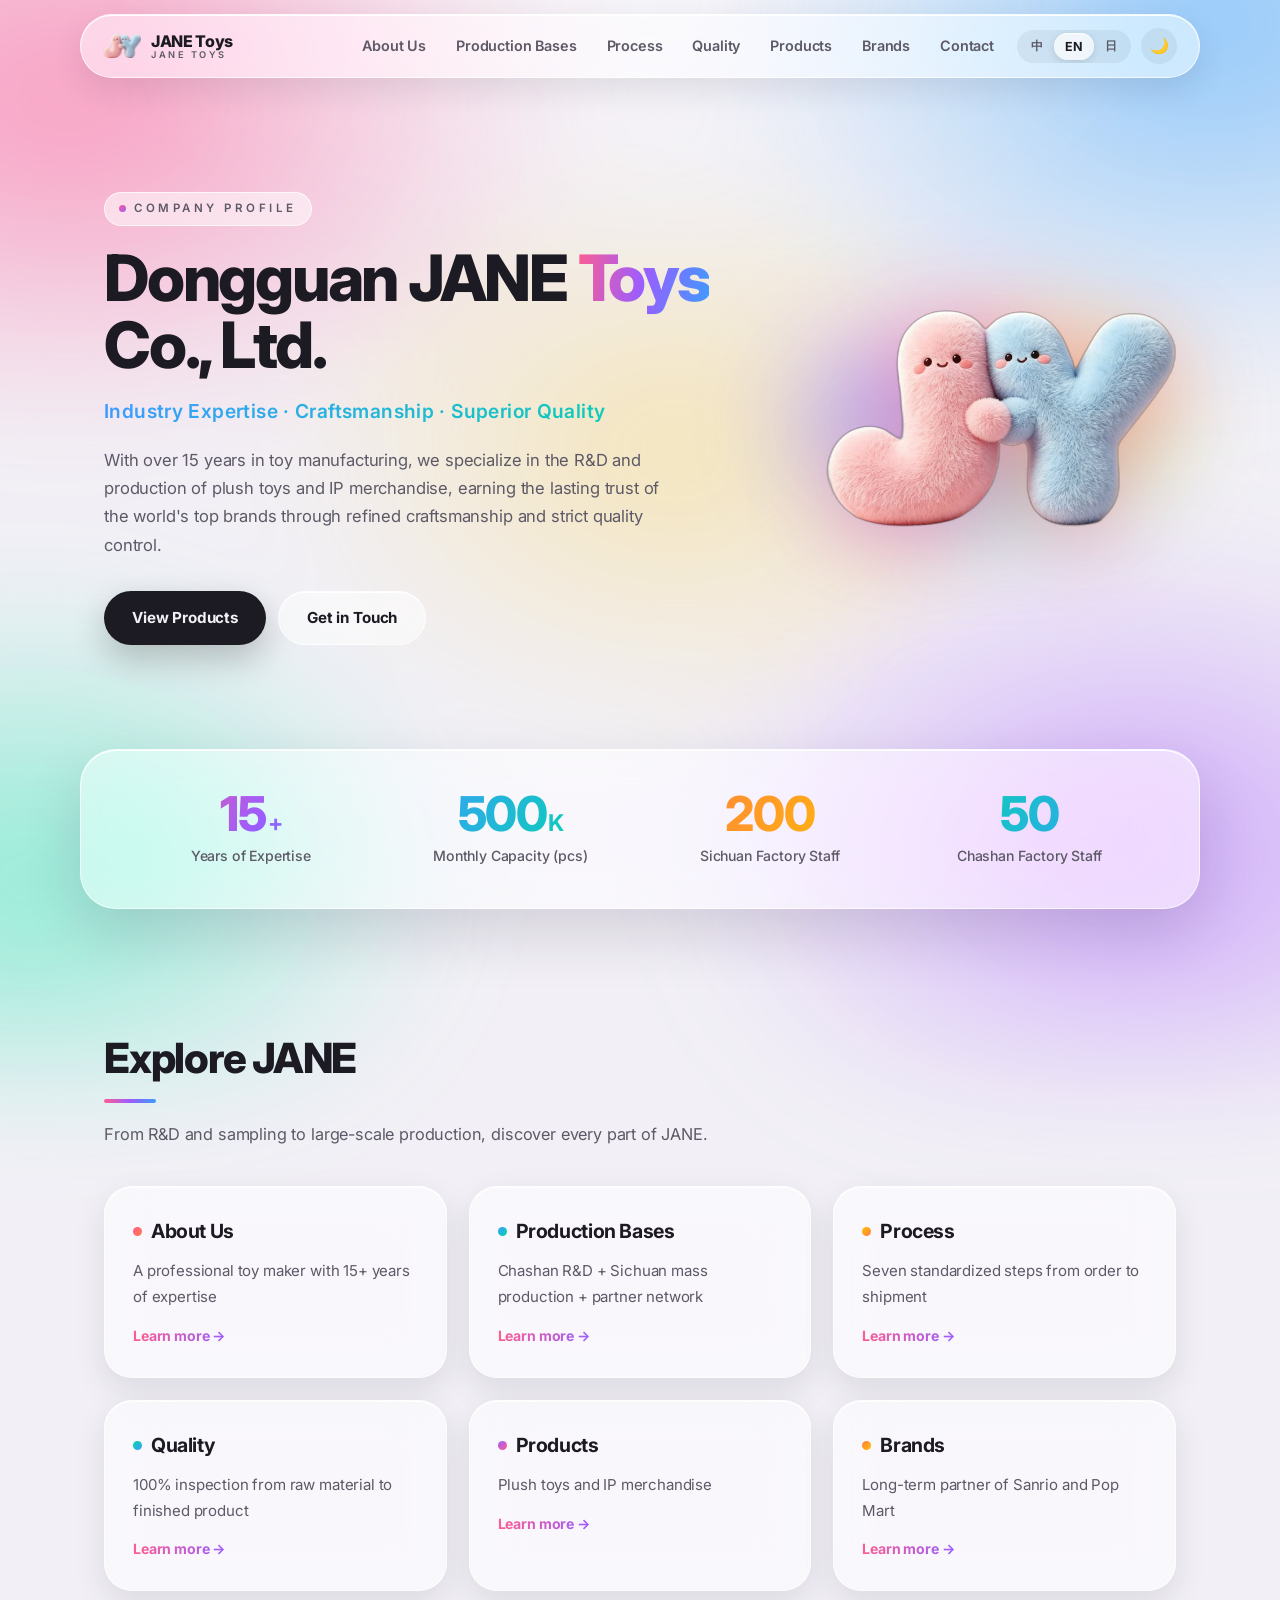
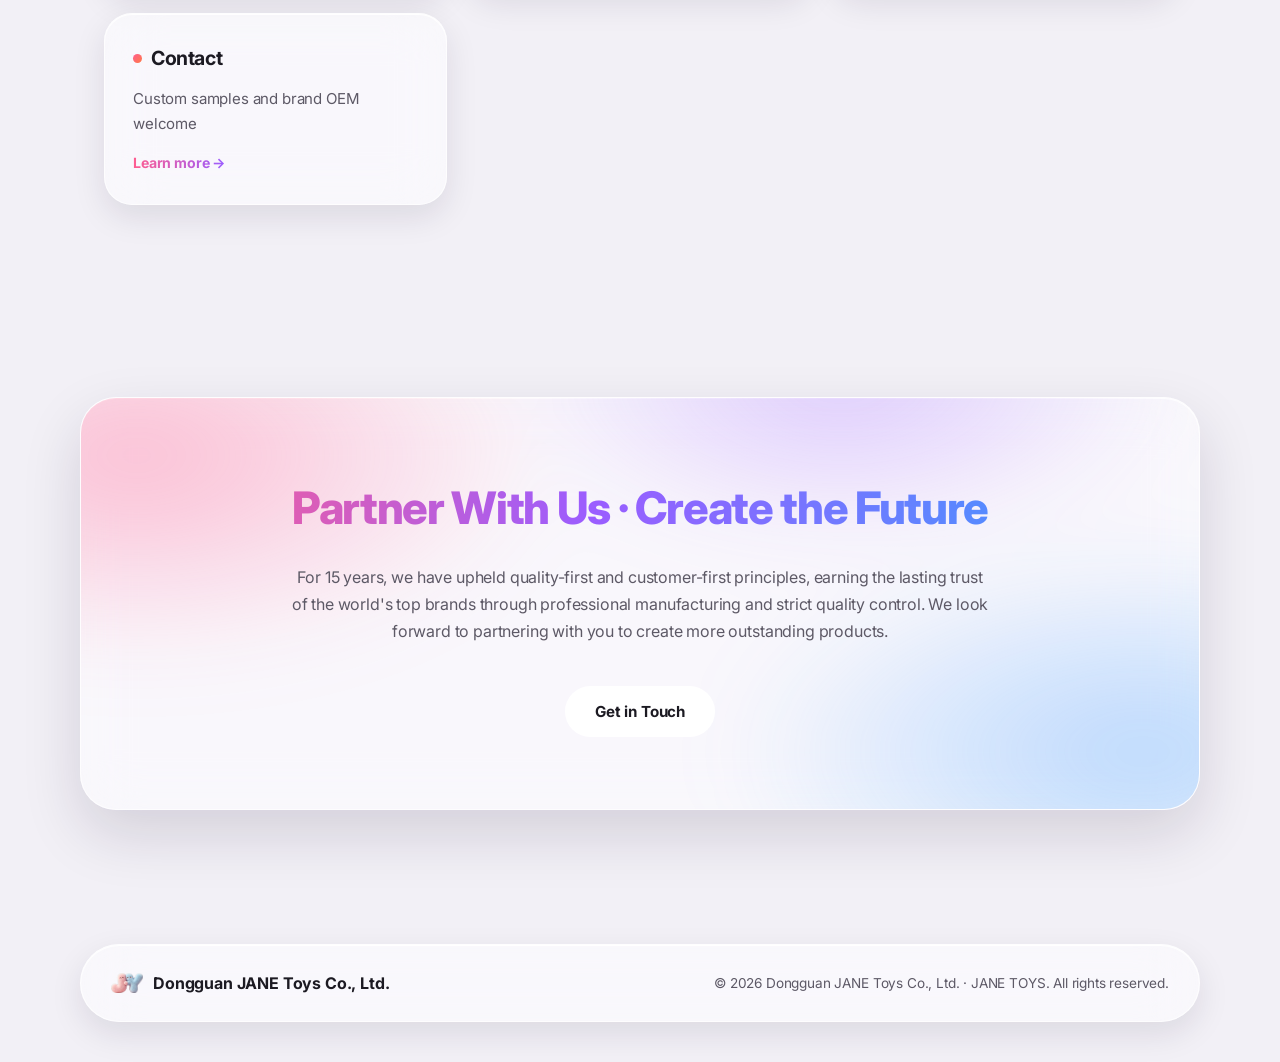
==== commit e846732c: "영문 회사명 수정: Jianyi → JANE (Dongguan JANE Toys Co., Ltd.) Co-Authored-By: Claude Opus 4.8 <noreply@ant" ====
--- a/index.html
+++ b/index.html
@@ -9,7 +9,7 @@
   <link rel="preconnect" href="https://fonts.googleapis.com" />
   <link rel="preconnect" href="https://fonts.gstatic.com" crossorigin />
   <link href="https://fonts.googleapis.com/css2?family=Inter:wght@400;500;600;700;800&family=Noto+Sans+SC:wght@400;500;700;900&family=Noto+Sans+JP:wght@400;500;700;900&display=swap" rel="stylesheet" />
-  <link rel="stylesheet" href="styles.css?v=10" />
+  <link rel="stylesheet" href="styles.css?v=11" />
 </head>
 <body data-page="home">
   <div id="app-header"></div>
@@ -75,9 +75,9 @@
 
   <div id="app-footer"></div>
 
-  <script src="i18n.js?v=10"></script>
-  <script src="layout.js?v=10"></script>
-  <script src="script.js?v=10"></script>
-  <script src="intro.js?v=10"></script>
+  <script src="i18n.js?v=11"></script>
+  <script src="layout.js?v=11"></script>
+  <script src="script.js?v=11"></script>
+  <script src="intro.js?v=11"></script>
 </body>
 </html>
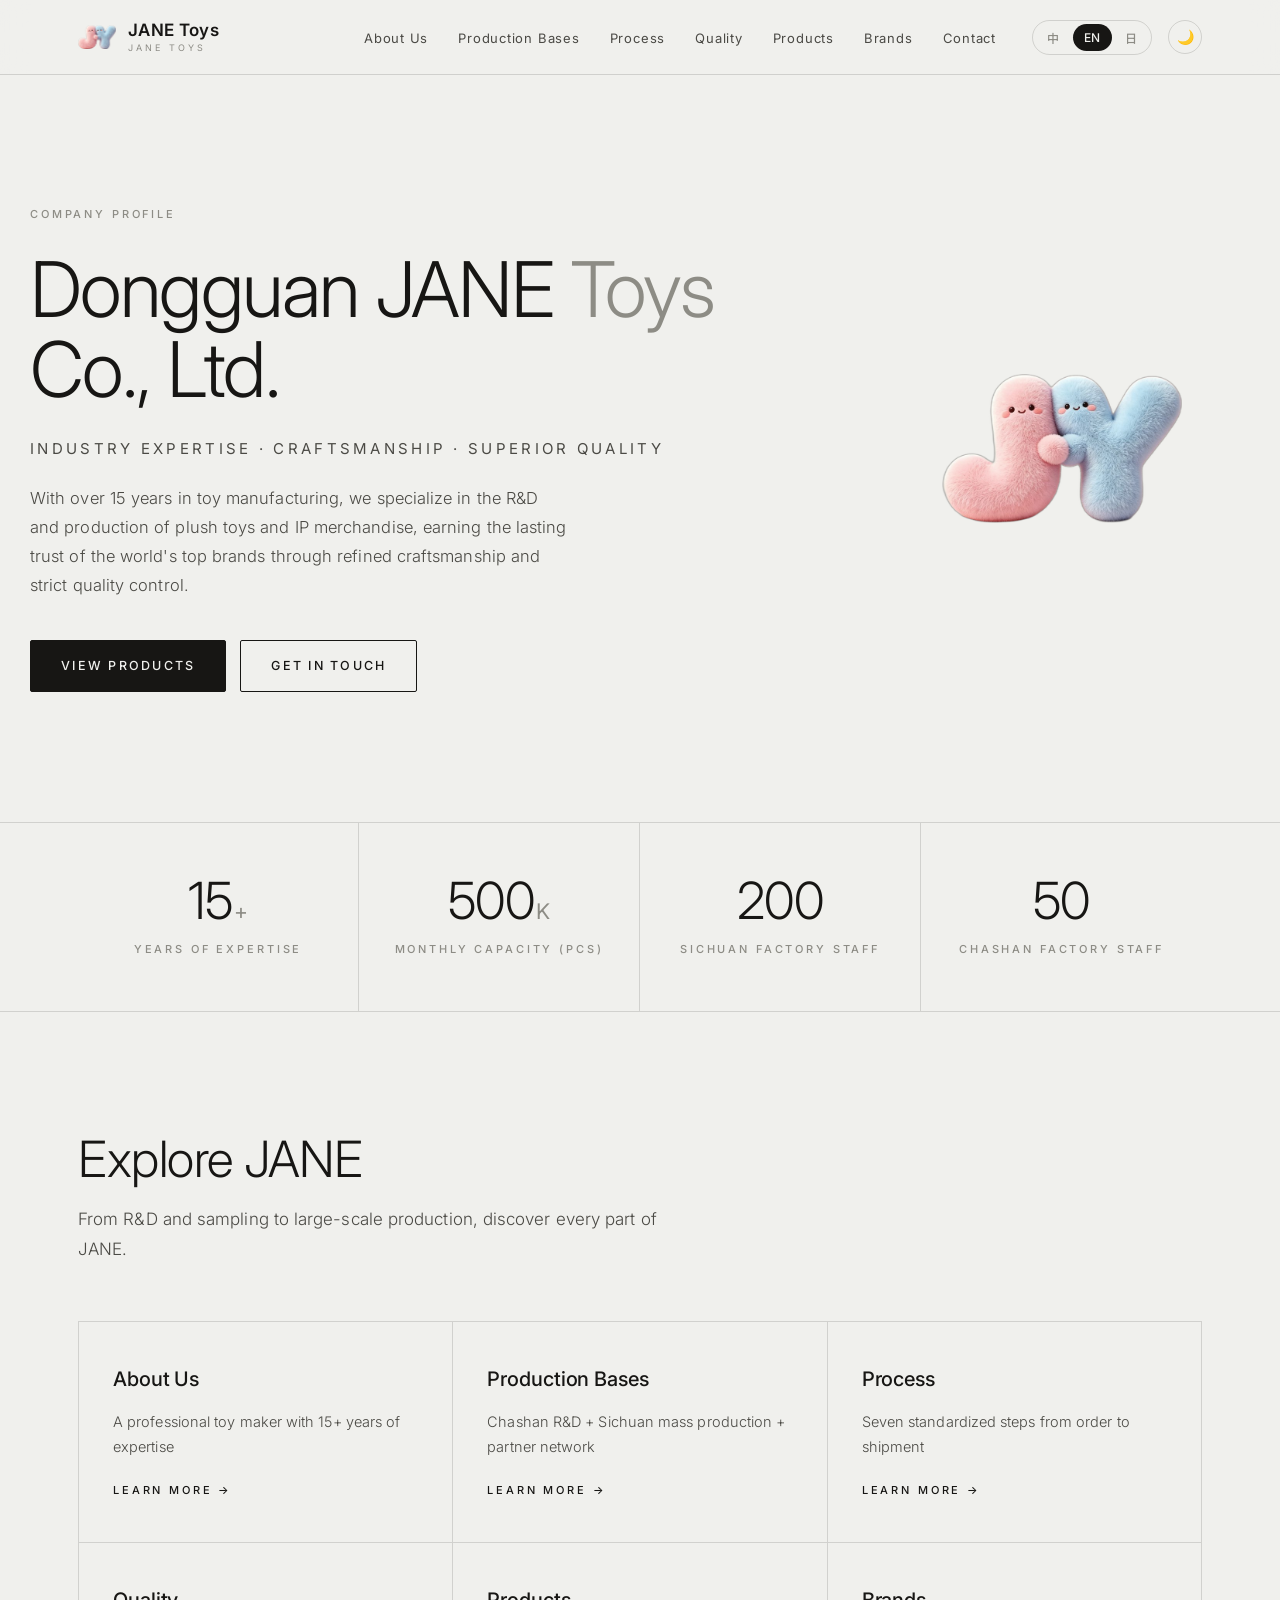
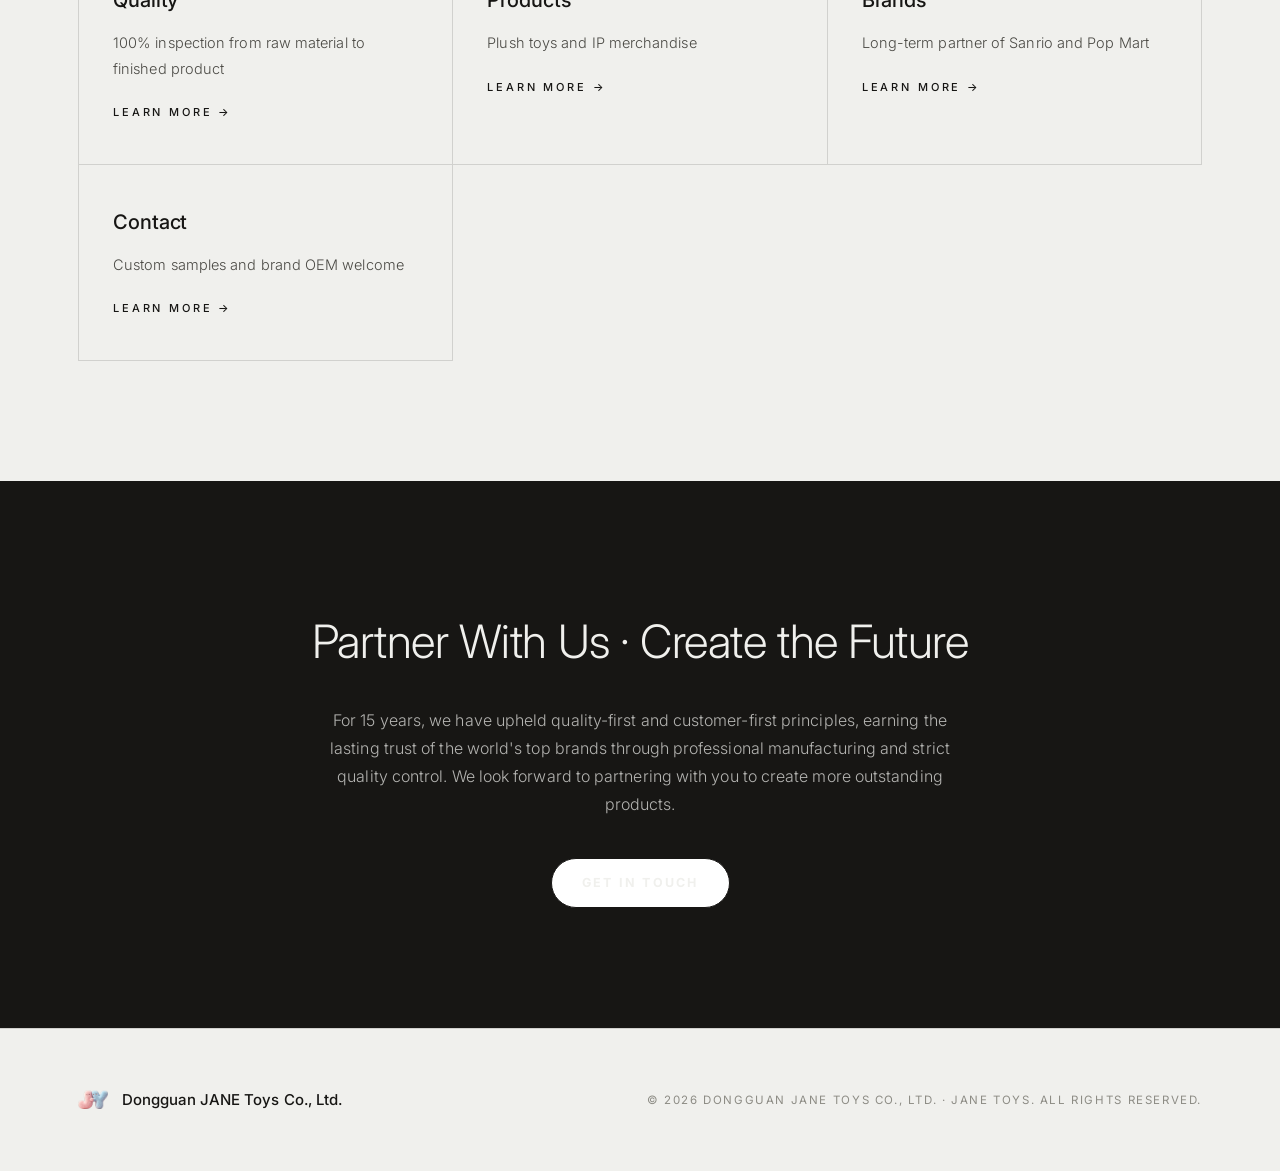
==== commit b7f4974e: "디자인 전면 개편: 쿨 미니멀 (모노크롬 · 헤어라인 · 여백) + 프로세스 에디토리얼 흐름 Co-Authored-By: Claude Opus 4.8 <noreply@anthrop" ====
--- a/index.html
+++ b/index.html
@@ -8,8 +8,8 @@
   <link rel="icon" href="assets/img/image1.png" />
   <link rel="preconnect" href="https://fonts.googleapis.com" />
   <link rel="preconnect" href="https://fonts.gstatic.com" crossorigin />
-  <link href="https://fonts.googleapis.com/css2?family=Inter:wght@400;500;600;700;800&family=Noto+Sans+SC:wght@400;500;700;900&family=Noto+Sans+JP:wght@400;500;700;900&display=swap" rel="stylesheet" />
-  <link rel="stylesheet" href="styles.css?v=11" />
+  <link href="https://fonts.googleapis.com/css2?family=Inter:wght@300;400;500;600;700&family=Noto+Sans+SC:wght@300;400;500;700&family=Noto+Sans+JP:wght@300;400;500;700&display=swap" rel="stylesheet" />
+  <link rel="stylesheet" href="styles.css?v=12" />
 </head>
 <body data-page="home">
   <div id="app-header"></div>
@@ -75,9 +75,9 @@
 
   <div id="app-footer"></div>
 
-  <script src="i18n.js?v=11"></script>
-  <script src="layout.js?v=11"></script>
-  <script src="script.js?v=11"></script>
-  <script src="intro.js?v=11"></script>
+  <script src="i18n.js?v=12"></script>
+  <script src="layout.js?v=12"></script>
+  <script src="script.js?v=12"></script>
+  <script src="intro.js?v=12"></script>
 </body>
 </html>
--- a/styles.css
+++ b/styles.css
@@ -1,708 +1,345 @@
-/* =========================================================
-   JIANYI TOYS — visionOS Glass Design
-   오로라 환경 위에 떠 있는 유리 패널 / floating glass over aurora
-   ========================================================= */
-
-:root {
-  --bg: #f2f0f6;
-  --text: #1c1a22;
-  --text-muted: #5d5966;
-  --maxw: 1120px;
-  --radius: 28px;
-  --radius-lg: 36px;
-
-  /* vivid aurora palette */
-  --c-pink: #ff5d8f;
-  --c-blue: #3d9bff;
-  --c-yellow: #ffc300;
-  --c-mint: #00d9a6;
-  --c-lavender: #9b5dff;
-  --c-coral: #ff7a45;
-
-  /* glass material */
-  --glass-bg: rgba(255, 255, 255, 0.52);
-  --glass-bg-strong: rgba(255, 255, 255, 0.72);
-  --glass-border: rgba(255, 255, 255, 0.7);
-  --glass-highlight: rgba(255, 255, 255, 0.9);
-  --glass-shadow: 0 24px 60px rgba(30, 15, 50, 0.14);
-  --glass-shadow-sm: 0 12px 32px rgba(30, 15, 50, 0.10);
-  --blur: 28px;
-}
-
-:root[data-theme="dark"] {
-  --bg: #0b0a12;
-  --text: #f0edf5;
-  --text-muted: #a49fb0;
-
-  --c-pink: #ff7aa5;
-  --c-blue: #5cb0ff;
-  --c-yellow: #ffd23d;
-  --c-mint: #29e6b8;
-  --c-lavender: #b07dff;
-  --c-coral: #ff9161;
-
-  --glass-bg: rgba(28, 25, 40, 0.44);
-  --glass-bg-strong: rgba(36, 32, 52, 0.62);
-  --glass-border: rgba(255, 255, 255, 0.14);
-  --glass-highlight: rgba(255, 255, 255, 0.22);
-  --glass-shadow: 0 24px 60px rgba(0, 0, 0, 0.5);
-  --glass-shadow-sm: 0 12px 32px rgba(0, 0, 0, 0.38);
-}
-
-* { box-sizing: border-box; margin: 0; padding: 0; }
-html { scroll-behavior: smooth; }
-body {
-  font-family: "Inter", "Noto Sans SC", "PingFang SC", "Microsoft YaHei", system-ui, sans-serif;
-  background: var(--bg);
-  color: var(--text);
-  line-height: 1.7;
-  -webkit-font-smoothing: antialiased;
-  transition: background 0.4s ease, color 0.4s ease;
-  letter-spacing: -0.01em;
-}
-html[lang="ja"] body { font-family: "Inter", "Noto Sans JP", "Yu Gothic UI", "Meiryo", system-ui, sans-serif; }
-html[lang="en"] body { font-family: "Inter", system-ui, sans-serif; }
-
-.container { width: 100%; max-width: var(--maxw); margin: 0 auto; padding: 0 24px; }
-a { color: inherit; text-decoration: none; }
-img { max-width: 100%; display: block; }
-
-/* =========================================================
-   오로라 환경 배경 / ambient aurora environment
-   ========================================================= */
-body::before {
-  content: ""; position: fixed; inset: -20%; z-index: -2; pointer-events: none;
-  background:
-    radial-gradient(42% 38% at 18% 22%, color-mix(in srgb, var(--c-pink) 55%, transparent), transparent 70%),
-    radial-gradient(40% 40% at 82% 16%, color-mix(in srgb, var(--c-blue) 50%, transparent), transparent 70%),
-    radial-gradient(36% 36% at 78% 82%, color-mix(in srgb, var(--c-lavender) 48%, transparent), transparent 70%),
-    radial-gradient(34% 34% at 16% 84%, color-mix(in srgb, var(--c-mint) 42%, transparent), transparent 70%),
-    radial-gradient(30% 30% at 52% 50%, color-mix(in srgb, var(--c-yellow) 26%, transparent), transparent 72%);
-  filter: blur(60px) saturate(1.25);
-  animation: auroraDrift 34s ease-in-out infinite alternate;
-}
-:root[data-theme="dark"] body::before { opacity: 0.6; }
-@keyframes auroraDrift {
-  0%   { transform: translate(0, 0) scale(1) rotate(0deg); }
-  50%  { transform: translate(2.5%, -2%) scale(1.06) rotate(1.5deg); }
-  100% { transform: translate(-2.5%, 2%) scale(1.03) rotate(-1.5deg); }
-}
-/* 미세 입자 광택 / faint grain of light */
-body::after {
-  content: ""; position: fixed; inset: 0; z-index: -1; pointer-events: none;
-  background: radial-gradient(60% 50% at 50% 0%, rgba(255,255,255,0.35), transparent 70%);
-}
-:root[data-theme="dark"] body::after {
-  background: radial-gradient(60% 50% at 50% 0%, rgba(255,255,255,0.06), transparent 70%);
-}
-
-/* =========================================================
-   유리 재질 공통 / glass material
-   ========================================================= */
-.glass, .site-header .nav,
-.cards .card, .product, .brand-card, .cert-badge, .process-flow li,
-.about-photo, .gallery figure, .contact-card, .stats-inner-panel {
-  background: var(--glass-bg);
-  backdrop-filter: blur(var(--blur)) saturate(1.6);
-  -webkit-backdrop-filter: blur(var(--blur)) saturate(1.6);
-  border: 1px solid var(--glass-border);
-  box-shadow: var(--glass-shadow-sm), inset 0 1px 0 var(--glass-highlight);
-}
-
-/* =========================================================
-   플로팅 캡슐 헤더 / floating capsule nav
-   ========================================================= */
-.site-header {
-  position: sticky; top: 14px; z-index: 50;
-  padding: 0 16px;
-}
-.site-header .nav {
-  max-width: var(--maxw); margin: 0 auto;
-  display: flex; align-items: center; justify-content: space-between; gap: 14px;
-  height: 64px; padding: 0 22px;
-  border-radius: 999px;
-}
-.brand { display: flex; align-items: center; gap: 10px; }
-.brand-logo { width: 38px; height: 38px; object-fit: contain; }
-.brand-name { font-weight: 800; font-size: 1rem; line-height: 1.05; display: flex; flex-direction: column; letter-spacing: -0.02em; }
-.brand-name small { font-weight: 600; font-size: 0.58rem; letter-spacing: 2.5px; color: var(--text-muted); }
-
-.nav-links { list-style: none; display: flex; align-items: center; gap: 4px; }
-.nav-links a {
-  color: var(--text-muted); font-weight: 600; font-size: 0.9rem;
-  padding: 8px 13px; border-radius: 999px;
-  transition: color 0.2s, background 0.25s;
-}
-.nav-links a:hover { color: var(--text); background: color-mix(in srgb, var(--text) 7%, transparent); }
-.nav-links a.active {
-  color: var(--text);
-  background: var(--glass-bg-strong);
-  box-shadow: var(--glass-shadow-sm), inset 0 1px 0 var(--glass-highlight);
-}
-
-.nav-controls { display: flex; align-items: center; gap: 10px; margin-left: 6px; }
-.lang-switch {
-  display: inline-flex; border-radius: 999px; overflow: hidden;
-  background: color-mix(in srgb, var(--text) 6%, transparent);
-  padding: 3px;
-}
-.lang-btn {
-  background: none; border: none; cursor: pointer;
-  font-size: 0.78rem; font-weight: 700; color: var(--text-muted);
-  padding: 5px 11px; border-radius: 999px;
-  transition: 0.25s; font-family: inherit;
-}
-.lang-btn:hover { color: var(--text); }
-.lang-btn.active {
-  background: var(--glass-bg-strong); color: var(--text);
-  box-shadow: 0 2px 8px rgba(0,0,0,0.12), inset 0 1px 0 var(--glass-highlight);
-}
-.theme-toggle {
-  background: color-mix(in srgb, var(--text) 6%, transparent);
-  border: none; cursor: pointer; font-size: 0.95rem;
-  width: 36px; height: 36px; border-radius: 50%;
-  display: grid; place-items: center; transition: 0.25s;
-}
-.theme-toggle:hover { transform: scale(1.1); }
-.nav-toggle { display: none; flex-direction: column; gap: 5px; background: none; border: none; cursor: pointer; padding: 8px; }
-.nav-toggle span { width: 22px; height: 2px; background: var(--text); border-radius: 2px; transition: 0.3s; }
-
-/* =========================================================
-   히어로 / hero
-   ========================================================= */
-.hero { padding: clamp(64px, 10vw, 130px) 0 clamp(40px, 6vw, 70px); }
-.hero-inner {
-  display: grid; grid-template-columns: 1.25fr 0.75fr; gap: 44px; align-items: center;
-  position: relative;
-}
-.eyebrow {
-  display: inline-flex; align-items: center; gap: 8px;
-  color: var(--text-muted); font-weight: 600; letter-spacing: 3.5px;
-  text-transform: uppercase; font-size: 0.72rem; margin-bottom: 18px;
-  padding: 6px 14px; border-radius: 999px;
-  background: var(--glass-bg);
-  backdrop-filter: blur(18px);
-  border: 1px solid var(--glass-border);
-}
-.eyebrow::before {
-  content: ""; width: 7px; height: 7px; border-radius: 50%;
-  background: linear-gradient(135deg, var(--c-pink), var(--c-lavender));
-}
-.hero-title {
-  font-size: clamp(2.3rem, 5.6vw, 4rem); font-weight: 800;
-  line-height: 1.06; letter-spacing: -0.035em;
-}
-.hero-title .accent {
-  background: linear-gradient(100deg, var(--c-pink), var(--c-lavender) 50%, var(--c-blue));
-  -webkit-background-clip: text; background-clip: text; color: transparent;
-}
-.hero-slogan {
-  margin-top: 16px; font-size: clamp(1rem, 2.2vw, 1.2rem); font-weight: 600;
-  letter-spacing: 0.02em;
-  background: linear-gradient(90deg, var(--c-blue), var(--c-mint));
-  -webkit-background-clip: text; background-clip: text; color: transparent;
-}
-.hero-sub { margin: 18px 0 32px; font-size: 1.04rem; color: var(--text-muted); max-width: 560px; }
-.hero-actions { display: flex; gap: 12px; flex-wrap: wrap; }
-
-.hero-logo { position: relative; }
-.hero-logo img {
-  width: min(100%, 350px); margin-left: auto;
-  filter: drop-shadow(0 24px 40px color-mix(in srgb, var(--c-pink) 40%, transparent));
-  animation: float 6s ease-in-out infinite;
-}
-@keyframes float { 0%,100% { transform: translateY(0); } 50% { transform: translateY(-14px); } }
-/* 로고 뒤 오로라 후광 / halo behind logo */
-.hero-logo::before {
-  content: ""; position: absolute; inset: 6% 2%; z-index: -1; border-radius: 50%;
-  background: conic-gradient(from 0deg, var(--c-pink), var(--c-yellow), var(--c-mint), var(--c-blue), var(--c-lavender), var(--c-pink));
-  filter: blur(52px); opacity: 0.55;
-  animation: haloSpin 18s linear infinite;
-}
-@keyframes haloSpin { to { transform: rotate(360deg); } }
-
-/* =========================================================
-   버튼 / buttons (visionOS pills)
-   ========================================================= */
-.btn {
-  display: inline-flex; align-items: center; gap: 8px;
-  padding: 13px 28px; border-radius: 999px; font-weight: 700; font-size: 0.95rem;
-  transition: transform 0.18s cubic-bezier(.3,1.4,.4,1), box-shadow 0.2s, background 0.25s;
-  letter-spacing: -0.01em;
-}
-.btn:active { transform: scale(0.97); }
-.btn-primary {
-  background: var(--text); color: var(--bg);
-  box-shadow: 0 14px 34px rgba(0,0,0,0.22);
-}
-.btn-primary:hover { transform: translateY(-2px) scale(1.02); box-shadow: 0 20px 44px rgba(0,0,0,0.28); }
-.btn-ghost {
-  background: var(--glass-bg);
-  backdrop-filter: blur(18px);
-  border: 1px solid var(--glass-border);
-  box-shadow: inset 0 1px 0 var(--glass-highlight);
-  color: var(--text);
-}
-.btn-ghost:hover { transform: translateY(-2px); background: var(--glass-bg-strong); }
-
-/* =========================================================
-   실적 유리 패널 / stats glass panel
-   ========================================================= */
-.stats-bar { padding: clamp(18px, 3vw, 34px) 0; }
-.stats-grid {
-  display: grid; grid-template-columns: repeat(4, 1fr); gap: 16px;
-  padding: clamp(26px, 4vw, 40px) clamp(20px, 4vw, 48px);
-  text-align: center;
-  border-radius: var(--radius-lg);
-  background: var(--glass-bg);
-  backdrop-filter: blur(var(--blur)) saturate(1.6);
-  -webkit-backdrop-filter: blur(var(--blur)) saturate(1.6);
-  border: 1px solid var(--glass-border);
-  box-shadow: var(--glass-shadow), inset 0 1px 0 var(--glass-highlight);
-}
-.stat { display: flex; flex-direction: column; gap: 6px; }
-.stat-num {
-  font-size: clamp(1.9rem, 4.2vw, 3rem); font-weight: 800; line-height: 1;
-  letter-spacing: -0.03em;
-  background: linear-gradient(120deg, var(--c-pink), var(--c-lavender) 55%, var(--c-blue));
-  -webkit-background-clip: text; background-clip: text; color: transparent;
-}
-.stat:nth-child(2) .stat-num { background: linear-gradient(120deg, var(--c-blue), var(--c-mint)); -webkit-background-clip: text; background-clip: text; }
-.stat:nth-child(3) .stat-num { background: linear-gradient(120deg, var(--c-coral), var(--c-yellow)); -webkit-background-clip: text; background-clip: text; }
-.stat:nth-child(4) .stat-num { background: linear-gradient(120deg, var(--c-mint), var(--c-blue)); -webkit-background-clip: text; background-clip: text; }
-.stat-num small { font-size: 0.48em; font-weight: 700; margin-left: 2px; }
-.stat-label { font-size: 0.88rem; color: var(--text-muted); font-weight: 500; }
-
-/* =========================================================
-   섹션 공통 / sections
-   ========================================================= */
-.section { padding: clamp(54px, 7.5vw, 92px) 0; }
-.section-alt { background: none; } /* 배경은 오로라가 담당 */
-.section-index {
-  display: inline-flex; align-items: center; gap: 8px;
-  color: var(--text-muted); font-size: 0.75rem; font-weight: 700; letter-spacing: 3px;
-  padding: 5px 14px; border-radius: 999px; margin-bottom: 16px;
-  background: var(--glass-bg);
-  backdrop-filter: blur(18px);
-  border: 1px solid var(--glass-border);
-}
-.section-index::before {
-  content: ""; width: 7px; height: 7px; border-radius: 50%;
-  background: linear-gradient(135deg, var(--c-pink), var(--c-lavender));
-}
-.section-title {
-  font-size: clamp(1.7rem, 4.2vw, 2.6rem); font-weight: 800; letter-spacing: -0.03em;
-  line-height: 1.15;
-}
-.section-title::after {
-  content: ""; display: block; width: 52px; height: 4px; border-radius: 4px; margin-top: 16px;
-  background: linear-gradient(90deg, var(--c-pink), var(--c-lavender), var(--c-blue));
-}
-.section-lead { color: var(--text-muted); margin: 18px 0 38px; max-width: 640px; font-size: 1.02rem; }
-.subsection-title { margin: 52px 0 24px; font-size: 1.3rem; font-weight: 800; letter-spacing: -0.02em; }
-.subsection-title::before {
-  content: ""; display: inline-block; width: 10px; height: 10px; border-radius: 3px; margin-right: 10px;
-  background: linear-gradient(135deg, var(--c-blue), var(--c-mint));
-  transform: rotate(45deg);
-}
-
-/* =========================================================
-   소개 / about
-   ========================================================= */
-.about-grid { display: grid; grid-template-columns: 1.3fr 1fr; gap: 40px; align-items: center; margin-top: 26px; }
-.about-text p { margin-bottom: 16px; color: var(--text-muted); }
-.about-text strong { color: var(--text); font-weight: 700; }
-.tag-list { list-style: none; display: flex; flex-wrap: wrap; gap: 10px; margin-top: 12px; }
-.tag-list li {
-  padding: 7px 16px; border-radius: 999px; font-size: 0.84rem; font-weight: 600;
-  background: var(--glass-bg);
-  backdrop-filter: blur(16px);
-  border: 1px solid var(--glass-border);
-  box-shadow: inset 0 1px 0 var(--glass-highlight);
-}
-.tag-list li:nth-child(5n+1) { color: var(--c-pink); }
-.tag-list li:nth-child(5n+2) { color: var(--c-blue); }
-.tag-list li:nth-child(5n+3) { color: color-mix(in srgb, var(--c-yellow) 70%, #8a6d00); }
-.tag-list li:nth-child(5n+4) { color: var(--c-lavender); }
-.tag-list li:nth-child(5n+5) { color: var(--c-coral); }
-:root[data-theme="dark"] .tag-list li:nth-child(5n+3) { color: var(--c-yellow); }
-
-.about-photo { border-radius: var(--radius); overflow: hidden; }
-.about-photo img { width: 100%; height: 320px; object-fit: cover; }
-.about-photo figcaption { padding: 13px 18px; font-size: 0.86rem; color: var(--text-muted); }
-
-/* =========================================================
-   카드 / cards
-   ========================================================= */
-.cards { display: grid; grid-template-columns: repeat(auto-fit, minmax(280px, 1fr)); gap: 22px; }
-.card {
-  border-radius: var(--radius); overflow: hidden;
-  transition: transform 0.3s cubic-bezier(.3,1.3,.4,1), box-shadow 0.3s, background 0.3s;
-}
-.cards .card:hover, .product:hover {
-  transform: translateY(-8px) scale(1.015);
-  background: var(--glass-bg-strong);
-  box-shadow: var(--glass-shadow), inset 0 1px 0 var(--glass-highlight);
-}
-.card-body { padding: 28px; }
-.card-body h3 { margin-bottom: 10px; font-size: 1.22rem; font-weight: 700; letter-spacing: -0.02em; }
-.card-body p { color: var(--text-muted); font-size: 0.94rem; }
-.card-tag {
-  display: inline-block; font-size: 0.72rem; font-weight: 700; letter-spacing: 0.04em;
-  padding: 4px 12px; border-radius: 999px; margin-bottom: 14px;
-  background: color-mix(in srgb, var(--c-blue) 14%, transparent);
-  color: var(--c-blue);
-}
-.base-card .scale { font-weight: 700; font-size: 0.88rem; margin-bottom: 10px;
-  background: linear-gradient(90deg, var(--c-pink), var(--c-coral));
-  -webkit-background-clip: text; background-clip: text; color: transparent;
-}
-.quality-cards .card-body h3 { display: flex; align-items: center; gap: 9px; }
-.quality-cards .card-body h3::before {
-  content: ""; flex: none; width: 9px; height: 9px; border-radius: 50%;
-  background: linear-gradient(135deg, var(--c-mint), var(--c-blue));
-}
-
-/* 카드별 컬러 포인트 점 / colored dot accents per card */
-.cards .card:nth-child(6n+1) .card-body h3::before { background: linear-gradient(135deg, var(--c-pink), var(--c-coral)); }
-.cards .card:nth-child(6n+2) .card-body h3::before { background: linear-gradient(135deg, var(--c-blue), var(--c-mint)); }
-.cards .card:nth-child(6n+3) .card-body h3::before { background: linear-gradient(135deg, var(--c-yellow), var(--c-coral)); }
-.cards .card:nth-child(6n+4) .card-body h3::before { background: linear-gradient(135deg, var(--c-mint), var(--c-blue)); }
-.cards .card:nth-child(6n+5) .card-body h3::before { background: linear-gradient(135deg, var(--c-lavender), var(--c-pink)); }
-.cards .card:nth-child(6n+6) .card-body h3::before { background: linear-gradient(135deg, var(--c-coral), var(--c-yellow)); }
-
-/* 홈 바로가기 카드 / explore cards */
-.explore-card { display: block; color: inherit; }
-.explore-card .card-body h3 { display: flex; align-items: center; gap: 9px; }
-.explore-card .card-body h3::before {
-  content: ""; flex: none; width: 9px; height: 9px; border-radius: 50%;
-  background: linear-gradient(135deg, var(--c-pink), var(--c-lavender));
-}
-.explore-more {
-  display: inline-block; margin-top: 14px; font-weight: 700; font-size: 0.88rem;
-  background: linear-gradient(90deg, var(--c-pink), var(--c-lavender));
-  -webkit-background-clip: text; background-clip: text; color: transparent;
-}
-
-/* =========================================================
-   갤러리 / gallery
-   ========================================================= */
-.gallery { display: grid; grid-template-columns: repeat(auto-fit, minmax(220px, 1fr)); gap: 16px; }
-.gallery figure { border-radius: var(--radius); overflow: hidden; position: relative; padding: 8px; }
-.gallery img {
-  width: 100%; height: 200px; object-fit: cover;
-  border-radius: calc(var(--radius) - 8px);
-  transition: transform 0.5s cubic-bezier(.3,1,.4,1);
-}
-.gallery figure:hover img { transform: scale(1.05); }
-.gallery figcaption {
-  padding: 12px 10px 6px; color: var(--text); font-size: 0.88rem; font-weight: 600;
-}
-
-/* =========================================================
-   공정 흐름 / process flow
-   ========================================================= */
-.process-flow { list-style: none; display: grid; grid-template-columns: repeat(7, 1fr); gap: 14px; }
-.process-flow li {
-  position: relative; border-radius: var(--radius);
-  padding: 26px 12px; text-align: center;
-  transition: transform 0.3s cubic-bezier(.3,1.3,.4,1), background 0.3s;
-}
-.process-flow li:hover { transform: translateY(-6px); background: var(--glass-bg-strong); }
-.step-no {
-  display: grid; place-items: center; width: 46px; height: 46px; margin: 0 auto 12px;
-  border-radius: 50%; color: #fff; font-weight: 800; font-size: 0.95rem;
-  box-shadow: 0 8px 20px rgba(0,0,0,0.18);
-}
-.process-flow li:nth-child(1) .step-no { background: linear-gradient(135deg, var(--c-pink), var(--c-coral)); }
-.process-flow li:nth-child(2) .step-no { background: linear-gradient(135deg, var(--c-coral), var(--c-yellow)); }
-.process-flow li:nth-child(3) .step-no { background: linear-gradient(135deg, var(--c-yellow), var(--c-mint)); }
-.process-flow li:nth-child(4) .step-no { background: linear-gradient(135deg, var(--c-mint), var(--c-blue)); }
-.process-flow li:nth-child(5) .step-no { background: linear-gradient(135deg, var(--c-blue), var(--c-lavender)); }
-.process-flow li:nth-child(6) .step-no { background: linear-gradient(135deg, var(--c-lavender), var(--c-pink)); }
-.process-flow li:nth-child(7) .step-no { background: linear-gradient(135deg, var(--c-pink), var(--c-lavender)); }
-.step-name { font-weight: 700; font-size: 0.92rem; letter-spacing: -0.01em; }
-
-/* =========================================================
-   제품 / products
-   ========================================================= */
-.product-grid { display: grid; grid-template-columns: repeat(auto-fit, minmax(230px, 1fr)); gap: 22px; }
-.product {
-  border-radius: var(--radius); overflow: hidden; padding: 10px 10px 0;
-  transition: transform 0.3s cubic-bezier(.3,1.3,.4,1), box-shadow 0.3s, background 0.3s;
-}
-.product-img { aspect-ratio: 3 / 4; overflow: hidden; border-radius: calc(var(--radius) - 10px); }
-.product-img img { width: 100%; height: 100%; object-fit: cover; transition: transform 0.5s cubic-bezier(.3,1,.4,1); }
-.product:hover .product-img img { transform: scale(1.05); }
-.product figcaption { padding: 16px 10px 18px; display: flex; flex-direction: column; gap: 2px; }
-.p-cn { font-weight: 700; font-size: 1.04rem; letter-spacing: -0.02em; }
-.p-en { color: var(--text-muted); font-size: 0.82rem; letter-spacing: 0.06em; text-transform: uppercase; font-weight: 500; }
-
-/* =========================================================
-   브랜드 / brands
-   ========================================================= */
-.brand-grid { display: grid; grid-template-columns: repeat(auto-fit, minmax(320px, 1fr)); gap: 22px; }
-.brand-card { border-radius: var(--radius); padding: 32px; }
-.brand-name-lg {
-  font-size: 1.5rem; font-weight: 800; margin-bottom: 20px; padding-bottom: 16px;
-  letter-spacing: -0.02em;
-  border-bottom: 1px solid var(--glass-border);
-}
-.brand-name-lg span { color: var(--text-muted); font-size: 0.95rem; font-weight: 600; margin-left: 6px; }
-.brand-grid .brand-card:nth-child(1) .brand-name-lg {
-  background: linear-gradient(90deg, var(--c-pink), var(--c-coral));
-  -webkit-background-clip: text; background-clip: text; color: transparent;
-}
-.brand-grid .brand-card:nth-child(2) .brand-name-lg {
-  background: linear-gradient(90deg, var(--c-blue), var(--c-mint));
-  -webkit-background-clip: text; background-clip: text; color: transparent;
-}
-.brand-grid .brand-card .brand-name-lg span { -webkit-text-fill-color: var(--text-muted); }
-.brand-info { display: flex; flex-direction: column; gap: 14px; }
-.brand-info div { display: grid; grid-template-columns: 96px 1fr; gap: 12px; align-items: baseline; }
-.brand-info dt { font-weight: 700; color: var(--text); font-size: 0.88rem; }
-.brand-info dd { color: var(--text-muted); font-size: 0.94rem; }
-
-/* 인증 / certifications */
-.cert-row { display: grid; grid-template-columns: repeat(auto-fit, minmax(180px, 1fr)); gap: 16px; }
-.cert-badge {
-  border-radius: var(--radius); padding: 26px 20px; text-align: center;
-  transition: transform 0.3s cubic-bezier(.3,1.3,.4,1);
-}
-.cert-badge:hover { transform: translateY(-5px); }
-.cert-badge strong { display: block; font-size: 1.3rem; margin-bottom: 6px; letter-spacing: -0.02em; }
-.cert-badge:nth-child(1) strong { color: var(--c-blue); }
-.cert-badge:nth-child(2) strong { color: var(--c-coral); }
-.cert-badge:nth-child(3) strong { color: var(--c-mint); }
-.cert-badge:nth-child(4) strong { color: var(--c-lavender); }
-.cert-badge span { color: var(--text-muted); font-size: 0.86rem; }
-.cert-note { margin-top: 24px; color: var(--text-muted); font-size: 0.94rem; max-width: 780px; }
-
-/* =========================================================
-   CTA / contact
-   ========================================================= */
-.cta { padding: clamp(56px, 8vw, 100px) 0; }
-.cta-inner {
-  text-align: center;
-  border-radius: var(--radius-lg);
-  padding: clamp(44px, 6vw, 72px) clamp(24px, 5vw, 64px);
-  background: var(--glass-bg);
-  backdrop-filter: blur(var(--blur)) saturate(1.6);
-  -webkit-backdrop-filter: blur(var(--blur)) saturate(1.6);
-  border: 1px solid var(--glass-border);
-  box-shadow: var(--glass-shadow), inset 0 1px 0 var(--glass-highlight);
-  position: relative; overflow: hidden;
-}
-/* CTA 내부 오로라 하이라이트 / inner aurora glow */
-.cta-inner::before {
-  content: ""; position: absolute; inset: -40%; z-index: -1; pointer-events: none;
-  background:
-    radial-gradient(30% 40% at 25% 30%, color-mix(in srgb, var(--c-pink) 38%, transparent), transparent 70%),
-    radial-gradient(30% 40% at 75% 70%, color-mix(in srgb, var(--c-blue) 34%, transparent), transparent 70%),
-    radial-gradient(24% 32% at 60% 20%, color-mix(in srgb, var(--c-lavender) 30%, transparent), transparent 70%);
-  filter: blur(40px);
-  animation: auroraDrift 26s ease-in-out infinite alternate;
-}
-.cta-title {
-  font-size: clamp(1.8rem, 4.4vw, 2.8rem); font-weight: 800; letter-spacing: -0.03em;
-  background: linear-gradient(95deg, var(--c-pink), var(--c-lavender) 45%, var(--c-blue));
-  -webkit-background-clip: text; background-clip: text; color: transparent;
-}
-.cta-sub { max-width: 700px; margin: 18px auto 40px; color: var(--text-muted); }
-.contact-cards { display: grid; grid-template-columns: repeat(auto-fit, minmax(240px, 1fr)); gap: 18px; }
-.contact-card { border-radius: var(--radius); padding: 28px; text-align: left; }
-.contact-card h3 { font-size: 1.1rem; margin-bottom: 8px; font-weight: 700; letter-spacing: -0.02em; }
-.contact-card p { font-size: 1rem; font-weight: 600; margin-bottom: 12px; }
-.contact-card a {
-  background: linear-gradient(90deg, var(--c-pink), var(--c-lavender));
-  -webkit-background-clip: text; background-clip: text; color: transparent;
-  border-bottom: 1.5px solid var(--c-lavender);
-}
-.contact-card-accent { background: var(--glass-bg-strong); }
-.contact-tag { font-size: 0.82rem; color: var(--text-muted); }
-/* 이메일 단독 카드 / single email card */
-.contact-cards-single { grid-template-columns: minmax(280px, 480px); justify-content: center; }
-.contact-cards-single .contact-card { text-align: center; padding: 36px 32px; }
-.contact-email { font-size: clamp(1.05rem, 2.6vw, 1.35rem); letter-spacing: -0.01em; margin-bottom: 14px; }
-.contact-email a { border-bottom-width: 2px; font-weight: 700; }
-/* 거래 프로세스 타임라인 / business process timeline */
-.biz-flow { list-style: none; max-width: 720px; position: relative; }
-.biz-flow::before {
-  content: ""; position: absolute; left: 26px; top: 30px; bottom: 30px; width: 3px; border-radius: 3px;
-  background: linear-gradient(180deg, var(--c-pink), var(--c-coral), var(--c-yellow), var(--c-mint), var(--c-blue), var(--c-lavender));
-  opacity: 0.65;
-}
-.biz-flow li { display: flex; gap: 22px; align-items: flex-start; position: relative; padding: 14px 0; }
-.biz-no {
-  flex: none; display: grid; place-items: center; width: 52px; height: 52px;
-  border-radius: 50%; color: #fff; font-weight: 800; font-size: 1.15rem;
-  box-shadow: 0 10px 24px rgba(0,0,0,0.18);
-  position: relative; z-index: 1;
-}
-.biz-flow li:nth-child(1) .biz-no { background: linear-gradient(135deg, var(--c-pink), var(--c-coral)); }
-.biz-flow li:nth-child(2) .biz-no { background: linear-gradient(135deg, var(--c-coral), var(--c-yellow)); }
-.biz-flow li:nth-child(3) .biz-no { background: linear-gradient(135deg, var(--c-yellow), var(--c-mint)); }
-.biz-flow li:nth-child(4) .biz-no { background: linear-gradient(135deg, var(--c-mint), var(--c-blue)); }
-.biz-flow li:nth-child(5) .biz-no { background: linear-gradient(135deg, var(--c-blue), var(--c-lavender)); }
-.biz-flow li:nth-child(6) .biz-no { background: linear-gradient(135deg, var(--c-lavender), var(--c-pink)); }
-.biz-body {
-  flex: 1; border-radius: var(--radius); padding: 20px 26px;
-  background: var(--glass-bg);
-  backdrop-filter: blur(var(--blur)) saturate(1.6);
-  -webkit-backdrop-filter: blur(var(--blur)) saturate(1.6);
-  border: 1px solid var(--glass-border);
-  box-shadow: var(--glass-shadow-sm), inset 0 1px 0 var(--glass-highlight);
-  transition: transform 0.3s cubic-bezier(.3,1.3,.4,1), background 0.3s;
-}
-.biz-flow li:hover .biz-body { transform: translateX(6px); background: var(--glass-bg-strong); }
-.biz-body h3 { font-size: 1.08rem; font-weight: 700; margin-bottom: 5px; letter-spacing: -0.02em; }
-.biz-body p { color: var(--text-muted); font-size: 0.93rem; }
-@media (max-width: 520px) {
-  .biz-flow::before { left: 21px; }
-  .biz-no { width: 42px; height: 42px; font-size: 1rem; }
-}
-
-/* FAQ 아코디언 / FAQ accordion */
-.faq-list { display: flex; flex-direction: column; gap: 14px; max-width: 780px; }
-.faq-item {
-  border-radius: var(--radius);
-  background: var(--glass-bg);
-  backdrop-filter: blur(var(--blur)) saturate(1.6);
-  -webkit-backdrop-filter: blur(var(--blur)) saturate(1.6);
-  border: 1px solid var(--glass-border);
-  box-shadow: var(--glass-shadow-sm), inset 0 1px 0 var(--glass-highlight);
-  overflow: hidden;
-  transition: background 0.3s;
-}
-.faq-item[open] { background: var(--glass-bg-strong); }
-.faq-item summary {
-  list-style: none; cursor: pointer;
-  display: flex; align-items: center; justify-content: space-between; gap: 16px;
-  padding: 20px 26px;
-  font-weight: 700; font-size: 1.02rem; letter-spacing: -0.01em;
-}
-.faq-item summary::-webkit-details-marker { display: none; }
-.faq-item summary::after {
-  content: "+"; flex: none;
-  display: grid; place-items: center; width: 30px; height: 30px; border-radius: 50%;
-  color: #fff; font-weight: 700; font-size: 1.1rem; line-height: 1;
-  background: linear-gradient(135deg, var(--c-pink), var(--c-lavender));
-  transition: transform 0.3s cubic-bezier(.3,1.3,.4,1);
-}
-.faq-item[open] summary::after { transform: rotate(45deg); }
-.faq-item > p { padding: 0 26px 22px; color: var(--text-muted); font-size: 0.95rem; max-width: 660px; }
-/* 항목별 +버튼 색 변화 / per-item accent */
-.faq-item:nth-child(2) summary::after { background: linear-gradient(135deg, var(--c-coral), var(--c-yellow)); }
-.faq-item:nth-child(3) summary::after { background: linear-gradient(135deg, var(--c-yellow), var(--c-mint)); }
-.faq-item:nth-child(4) summary::after { background: linear-gradient(135deg, var(--c-mint), var(--c-blue)); }
-.faq-item:nth-child(5) summary::after { background: linear-gradient(135deg, var(--c-blue), var(--c-lavender)); }
-.faq-item:nth-child(6) summary::after { background: linear-gradient(135deg, var(--c-lavender), var(--c-pink)); }
-
-/* 문의 폼 / inquiry form */
-.inquiry-form {
-  border-radius: var(--radius-lg);
-  padding: clamp(28px, 4vw, 44px);
-  max-width: 780px;
-}
-.form-grid { display: grid; grid-template-columns: 1fr 1fr; gap: 18px 20px; margin-bottom: 24px; }
-.form-wide { grid-column: 1 / -1; }
-.inquiry-form label { display: flex; flex-direction: column; gap: 7px; font-size: 0.86rem; font-weight: 600; color: var(--text-muted); }
-.inquiry-form input, .inquiry-form textarea {
-  font-family: inherit; font-size: 0.96rem; color: var(--text);
-  padding: 12px 16px; border-radius: 16px;
-  background: var(--glass-bg-strong);
-  border: 1px solid var(--glass-border);
-  box-shadow: inset 0 1px 0 var(--glass-highlight);
-  outline: none; transition: border-color 0.2s, box-shadow 0.2s;
-  resize: vertical;
-}
-.inquiry-form input:focus, .inquiry-form textarea:focus {
-  border-color: var(--c-lavender);
-  box-shadow: 0 0 0 3px color-mix(in srgb, var(--c-lavender) 25%, transparent), inset 0 1px 0 var(--glass-highlight);
-}
-.inquiry-form .btn { border: none; cursor: pointer; font-family: inherit; }
-.form-note { margin-top: 14px; font-size: 0.82rem; color: var(--text-muted); }
-@media (max-width: 640px) { .form-grid { grid-template-columns: 1fr; } }
-
-/* 거래 조건 카드 / trade terms cards */
-.terms-cards .card-body h3 { font-size: 0.86rem; color: var(--text-muted); font-weight: 600; letter-spacing: 0.02em; margin-bottom: 8px; }
-.terms-cards .card-body h3::before { content: ""; display: inline-block; width: 8px; height: 8px; border-radius: 50%; margin-right: 8px; vertical-align: 1px; background: linear-gradient(135deg, var(--c-pink), var(--c-lavender)); }
-.terms-cards .term-value { color: var(--text); font-weight: 700; font-size: 1.02rem; letter-spacing: -0.01em; }
-
-/* =========================================================
-   푸터 / footer
-   ========================================================= */
-.site-footer { padding: 34px 0 40px; }
-.footer-inner {
-  display: flex; align-items: center; justify-content: space-between; gap: 16px; flex-wrap: wrap;
-  padding: 22px 30px; border-radius: 999px;
-  background: var(--glass-bg);
-  backdrop-filter: blur(var(--blur)) saturate(1.6);
-  border: 1px solid var(--glass-border);
-  box-shadow: var(--glass-shadow-sm), inset 0 1px 0 var(--glass-highlight);
-}
-.footer-brand { display: flex; align-items: center; gap: 10px; font-weight: 700; letter-spacing: -0.01em; }
-.footer-logo { width: 32px; height: 32px; object-fit: contain; }
-.footer-copy { color: var(--text-muted); font-size: 0.85rem; }
-
-/* =========================================================
-   로고 인트로 / logo intro
-   ========================================================= */
-.intro-overlay {
-  position: fixed; inset: 0; z-index: 900;
-  display: grid; place-items: center;
-  pointer-events: none;
-  background: radial-gradient(60% 60% at 50% 45%, color-mix(in srgb, var(--c-pink) 14%, transparent), transparent 70%);
-}
-.intro-overlay.fade { opacity: 0; transition: opacity 0.5s ease; }
-.intro-logo {
-  width: min(46vw, 46vh, 420px);
-  will-change: transform, opacity;
-  filter: drop-shadow(0 24px 40px color-mix(in srgb, var(--c-pink) 45%, transparent));
-}
-
-/* =========================================================
-   기타 / misc
-   ========================================================= */
-::selection { background: color-mix(in srgb, var(--c-lavender) 35%, transparent); }
-::-webkit-scrollbar { width: 8px; }
-::-webkit-scrollbar-track { background: transparent; }
-::-webkit-scrollbar-thumb {
-  background: color-mix(in srgb, var(--text) 22%, transparent);
-  border-radius: 8px;
-}
-::-webkit-scrollbar-thumb:hover { background: color-mix(in srgb, var(--text) 35%, transparent); }
-
-/* =========================================================
-   반응형 / responsive
-   ========================================================= */
-@media (max-width: 960px) {
-  .process-flow { grid-template-columns: repeat(4, 1fr); }
-}
-@media (max-width: 860px) {
-  .nav-toggle { display: flex; }
-  .site-header .nav { border-radius: 26px; }
-  .nav-links {
-    position: absolute; top: 72px; left: 16px; right: 16px;
-    flex-direction: column; gap: 4px; align-items: stretch;
-    background: var(--glass-bg-strong);
-    backdrop-filter: blur(var(--blur)) saturate(1.6);
-    border: 1px solid var(--glass-border);
-    border-radius: 26px;
-    box-shadow: var(--glass-shadow);
-    max-height: 0; overflow: hidden; transition: max-height 0.35s ease, padding 0.35s;
-    padding: 0 14px;
+/* ============================================================
+   JANE TOYS — Cool Minimal (light grey / black / restrained)
+   monochrome · hairlines · generous whitespace · sans-serif
+   ============================================================ */
+
+:root{
+  --paper:#f0f0ed;      /* cool off-white */
+  --paper-2:#e8e8e4;
+  --surface:#f7f7f5;    /* card surface */
+  --ink:#171614;        /* near-black */
+  --ink-2:#4b4a45;
+  --mute:#8d8c85;
+  --line:rgba(23,22,20,.14);
+  --line-2:rgba(23,22,20,.08);
+  --accent:#171614;     /* monochrome accent = ink */
+  --radius:2px;
+  --maxw:1220px;
+  --ff:"Inter","Noto Sans SC","Noto Sans JP",-apple-system,sans-serif;
+}
+:root[data-theme="dark"]{
+  --paper:#121211;
+  --paper-2:#1a1a18;
+  --surface:#1a1a18;
+  --ink:#f1efe9;
+  --ink-2:#c3c1ba;
+  --mute:#87857e;
+  --line:rgba(241,239,233,.16);
+  --line-2:rgba(241,239,233,.08);
+  --accent:#f1efe9;
+}
+
+*{box-sizing:border-box;margin:0;padding:0}
+html{scroll-behavior:smooth}
+body{
+  background:var(--paper);
+  color:var(--ink);
+  font-family:var(--ff);
+  font-weight:400;
+  line-height:1.75;
+  -webkit-font-smoothing:antialiased;
+  letter-spacing:.005em;
+}
+img{max-width:100%;display:block}
+a{color:inherit;text-decoration:none}
+.container{max-width:var(--maxw);margin:0 auto;padding:0 48px}
+@media(max-width:640px){.container{padding:0 26px}}
+
+/* ---------- shared type ---------- */
+.eyebrow,.section-index,.card-tag,.explore-more,.stat-label,.p-en{
+  font-weight:500;text-transform:uppercase;letter-spacing:.26em;font-size:11px;color:var(--mute);
+}
+.section-title{
+  font-weight:300;font-size:clamp(30px,4vw,50px);line-height:1.1;letter-spacing:-.01em;
+}
+.section-lead{max-width:620px;color:var(--ink-2);font-weight:300;font-size:17px;margin-top:18px}
+
+/* ---------- buttons ---------- */
+.btn{
+  display:inline-block;font-family:var(--ff);font-weight:500;font-size:12.5px;
+  text-transform:uppercase;letter-spacing:.18em;padding:14px 30px;border-radius:var(--radius);
+  border:1px solid var(--ink);cursor:pointer;transition:.25s ease;
+}
+.btn-primary{background:var(--ink);color:var(--paper)}
+.btn-primary:hover{background:transparent;color:var(--ink)}
+.btn-ghost{background:transparent;color:var(--ink)}
+.btn-ghost:hover{background:var(--ink);color:var(--paper)}
+
+/* ============================================================
+   HEADER
+   ============================================================ */
+.site-header{
+  position:sticky;top:0;z-index:50;background:color-mix(in srgb,var(--paper) 88%, transparent);
+  backdrop-filter:blur(14px);-webkit-backdrop-filter:blur(14px);
+  border-bottom:1px solid var(--line);
+}
+.nav{display:flex;align-items:center;justify-content:space-between;height:74px}
+.brand{display:flex;align-items:center;gap:12px}
+.brand-logo{width:38px;height:38px;object-fit:contain}
+.brand-name{display:flex;flex-direction:column;line-height:1.1;font-weight:600;font-size:17px;letter-spacing:.02em}
+.brand-name small{font-weight:400;font-size:9px;letter-spacing:.34em;color:var(--mute);text-transform:uppercase;margin-top:3px}
+
+.nav-links{list-style:none;display:flex;align-items:center;gap:30px}
+.nav-links > li > a{
+  font-weight:400;font-size:13px;letter-spacing:.06em;color:var(--ink-2);padding:6px 0;position:relative;transition:color .2s;
+}
+.nav-links > li > a:hover{color:var(--ink)}
+.nav-links > li > a.active{color:var(--ink)}
+.nav-links > li > a.active::after{
+  content:"";position:absolute;left:0;right:0;bottom:-2px;height:1px;background:var(--ink);
+}
+.nav-controls{display:flex;align-items:center;gap:16px;margin-left:6px}
+.lang-switch{display:flex;gap:2px;border:1px solid var(--line);border-radius:999px;padding:3px}
+.lang-btn{
+  border:none;background:transparent;color:var(--mute);font-family:var(--ff);font-size:12px;font-weight:500;
+  padding:5px 11px;border-radius:999px;cursor:pointer;letter-spacing:.04em;transition:.2s;
+}
+.lang-btn.active{background:var(--ink);color:var(--paper)}
+.theme-toggle{
+  border:1px solid var(--line);background:transparent;width:34px;height:34px;border-radius:50%;
+  cursor:pointer;font-size:14px;line-height:1;display:flex;align-items:center;justify-content:center;
+}
+.nav-toggle{display:none;flex-direction:column;gap:5px;background:none;border:none;cursor:pointer;padding:8px}
+.nav-toggle span{width:24px;height:1.5px;background:var(--ink);transition:.25s}
+
+@media(max-width:900px){
+  .nav-toggle{display:flex}
+  .nav-links{
+    position:absolute;top:74px;left:0;right:0;background:var(--paper);border-bottom:1px solid var(--line);
+    flex-direction:column;align-items:flex-start;gap:0;padding:12px 26px 22px;
+    max-height:0;overflow:hidden;transition:max-height .35s ease;
   }
-  .nav-links.open { max-height: 560px; padding: 14px; }
-  .nav-links a { display: block; text-align: center; }
-  .nav-controls { justify-content: center; padding-top: 8px; }
-  .hero-inner { grid-template-columns: 1fr; }
-  .hero-logo { order: -1; }
-  .hero-logo img { margin: 0 auto; width: min(62%, 250px); }
-  .about-grid { grid-template-columns: 1fr; }
-  .stats-grid { grid-template-columns: repeat(2, 1fr); gap: 24px; }
-}
-@media (max-width: 520px) {
-  .process-flow { grid-template-columns: repeat(2, 1fr); }
-  .footer-inner { border-radius: 26px; justify-content: center; text-align: center; }
-}
+  .nav-links.open{max-height:560px}
+  .nav-links > li{width:100%}
+  .nav-links > li > a{display:block;padding:13px 0;font-size:15px;border-bottom:1px solid var(--line-2)}
+  .nav-controls{padding-top:16px}
+}
+
+/* ============================================================
+   HERO
+   ============================================================ */
+.hero{border-bottom:1px solid var(--line)}
+.hero-inner{display:grid;grid-template-columns:1.35fr .65fr;gap:60px;align-items:center;
+  padding:clamp(60px,11vw,130px) 0}
+.eyebrow{display:block;margin-bottom:26px}
+.hero-title{font-weight:300;font-size:clamp(38px,6vw,78px);line-height:1.04;letter-spacing:-.02em}
+.hero-title .accent{color:var(--mute);font-weight:300}
+.hero-slogan{margin-top:26px;font-weight:400;font-size:15px;letter-spacing:.22em;text-transform:uppercase;color:var(--ink-2)}
+.hero-sub{margin-top:22px;max-width:540px;color:var(--ink-2);font-weight:300;font-size:16.5px}
+.hero-actions{display:flex;gap:14px;margin-top:40px;flex-wrap:wrap}
+.hero-logo{display:flex;justify-content:center;align-items:center}
+.hero-logo img{width:min(240px,70%);height:auto;object-fit:contain;filter:grayscale(.05)}
+@media(max-width:820px){
+  .hero-inner{grid-template-columns:1fr;gap:36px}
+  .hero-logo{order:-1;justify-content:flex-start}
+  .hero-logo img{width:130px}
+}
+
+/* ============================================================
+   STATS
+   ============================================================ */
+.stats-bar{border-bottom:1px solid var(--line)}
+.stats-grid{display:grid;grid-template-columns:repeat(4,1fr)}
+.stat{padding:52px 30px;text-align:center;border-right:1px solid var(--line)}
+.stat:last-child{border-right:none}
+.stat-num{display:block;font-weight:300;font-size:clamp(34px,4vw,52px);letter-spacing:-.01em;line-height:1}
+.stat-num small{font-size:.42em;font-weight:400;color:var(--mute);margin-left:2px;letter-spacing:0}
+.stat-label{display:block;margin-top:14px}
+@media(max-width:720px){
+  .stats-grid{grid-template-columns:1fr 1fr}
+  .stat{border-bottom:1px solid var(--line)}
+  .stat:nth-child(2){border-right:none}
+}
+
+/* ============================================================
+   SECTION scaffold
+   ============================================================ */
+.section{padding:clamp(70px,10vw,120px) 0}
+.section-index{display:block;margin-bottom:18px}
+.subsection-title{font-weight:300;font-size:26px;margin:80px 0 30px;letter-spacing:-.01em}
+
+/* ============================================================
+   CARDS (generic / explore / bases / quality / terms)
+   ============================================================ */
+.cards{display:grid;grid-template-columns:repeat(3,1fr);gap:0;margin-top:56px;
+  border-top:1px solid var(--line);border-left:1px solid var(--line)}
+.card{
+  background:transparent;border-right:1px solid var(--line);border-bottom:1px solid var(--line);
+  transition:background .25s ease;
+}
+.card:hover{background:var(--surface)}
+.card-body{padding:40px 34px}
+.card-body h3{font-weight:500;font-size:20px;letter-spacing:-.005em}
+.card-body p{color:var(--ink-2);font-weight:300;font-size:14.5px;margin-top:12px}
+.card-tag{display:block;margin-bottom:16px}
+.scale{color:var(--mute)!important;font-weight:400!important;font-size:12.5px!important;
+  letter-spacing:.04em;margin-top:6px!important}
+
+/* explore cards (home) */
+.explore-card{display:block}
+.explore-more{display:inline-block;margin-top:22px;color:var(--ink)}
+
+@media(max-width:900px){.cards{grid-template-columns:1fr 1fr}}
+@media(max-width:600px){.cards{grid-template-columns:1fr}}
+
+/* ============================================================
+   ABOUT
+   ============================================================ */
+.about-grid{display:grid;grid-template-columns:1fr 1fr;gap:64px;margin-top:56px;align-items:start}
+.about-text p{color:var(--ink-2);font-weight:300;font-size:16.5px;margin-bottom:22px}
+.about-text strong{font-weight:600;color:var(--ink)}
+.tag-list{list-style:none;display:flex;flex-wrap:wrap;gap:10px;margin-top:30px}
+.tag-list li{
+  font-size:12px;letter-spacing:.08em;color:var(--ink-2);
+  border:1px solid var(--line);border-radius:999px;padding:7px 16px;
+}
+.about-photo{margin:0}
+.about-photo img{width:100%;aspect-ratio:4/3;object-fit:cover;border-radius:var(--radius);filter:grayscale(.15)}
+.about-photo figcaption{margin-top:12px;font-size:11px;letter-spacing:.24em;text-transform:uppercase;color:var(--mute)}
+@media(max-width:820px){.about-grid{grid-template-columns:1fr;gap:36px}}
+
+/* ============================================================
+   GALLERY
+   ============================================================ */
+.gallery{display:grid;grid-template-columns:repeat(4,1fr);gap:4px}
+.gallery figure{margin:0;position:relative;overflow:hidden;aspect-ratio:4/5;background:var(--paper-2)}
+.gallery img{width:100%;height:100%;object-fit:cover;filter:grayscale(.2);transition:transform 1s ease,filter .5s ease}
+.gallery figure:hover img{transform:scale(1.05);filter:grayscale(0)}
+.gallery figcaption{
+  position:absolute;left:16px;bottom:14px;color:#fff;z-index:2;
+  font-size:11px;letter-spacing:.14em;text-transform:uppercase;font-weight:500;
+}
+.gallery figure::after{content:"";position:absolute;inset:0;background:linear-gradient(180deg,transparent 55%,rgba(0,0,0,.5))}
+@media(max-width:820px){.gallery{grid-template-columns:1fr 1fr}}
+
+/* ============================================================
+   PROCESS — editorial numbered flow
+   ============================================================ */
+.process-flow{
+  list-style:none;display:grid;grid-template-columns:repeat(7,1fr);
+  margin-top:64px;border-top:1px solid var(--ink);
+}
+.process-flow li{
+  position:relative;padding:30px 16px 40px;border-right:1px solid var(--line);
+}
+.process-flow li:last-child{border-right:none}
+.process-flow li::before{
+  content:"";position:absolute;top:-4px;left:0;width:7px;height:7px;border-radius:50%;background:var(--ink);
+}
+.step-no{display:block;font-weight:200;font-size:40px;letter-spacing:.01em;color:var(--ink)}
+.step-name{display:block;margin-top:26px;font-weight:500;font-size:15px;letter-spacing:.01em}
+@media(max-width:900px){
+  .process-flow{grid-template-columns:1fr 1fr}
+  .process-flow li{border-right:none;border-bottom:1px solid var(--line)}
+  .process-flow li:nth-child(odd){border-right:1px solid var(--line)}
+}
+@media(max-width:520px){.process-flow{grid-template-columns:1fr}.process-flow li:nth-child(odd){border-right:none}}
+
+/* ============================================================
+   PRODUCTS
+   ============================================================ */
+.product-grid{display:grid;grid-template-columns:repeat(4,1fr);gap:4px;margin-top:56px}
+.product{margin:0}
+.product-img{position:relative;overflow:hidden;aspect-ratio:3/4;background:var(--paper-2)}
+.product-img img{width:100%;height:100%;object-fit:cover;filter:grayscale(.12);transition:transform 1s ease,filter .5s}
+.product:hover .product-img img{transform:scale(1.05);filter:grayscale(0)}
+.product figcaption{padding:16px 2px 0;display:flex;flex-direction:column;gap:4px}
+.p-cn{font-weight:500;font-size:15px}
+.p-en{color:var(--mute)}
+@media(max-width:820px){.product-grid{grid-template-columns:1fr 1fr}}
+
+/* ============================================================
+   BRANDS
+   ============================================================ */
+.brand-grid{display:grid;grid-template-columns:1fr 1fr;gap:0;margin-top:56px;
+  border-top:1px solid var(--line);border-left:1px solid var(--line)}
+.brand-card{border-right:1px solid var(--line);border-bottom:1px solid var(--line);padding:46px 40px}
+.brand-name-lg{font-weight:400;font-size:30px;letter-spacing:-.01em}
+.brand-name-lg span{color:var(--mute);font-size:.6em;margin-left:10px;letter-spacing:.02em}
+.brand-info{margin-top:30px;display:grid;gap:0}
+.brand-info > div{display:grid;grid-template-columns:130px 1fr;gap:20px;padding:16px 0;border-top:1px solid var(--line-2)}
+.brand-info dt{font-size:11px;letter-spacing:.2em;text-transform:uppercase;color:var(--mute);font-weight:500}
+.brand-info dd{color:var(--ink-2);font-weight:300;font-size:14.5px}
+@media(max-width:760px){.brand-grid{grid-template-columns:1fr}}
+
+/* ============================================================
+   BUSINESS FLOW (contact)
+   ============================================================ */
+.biz-flow{list-style:none;margin-top:56px;border-top:1px solid var(--line)}
+.biz-flow li{display:grid;grid-template-columns:90px 1fr;gap:30px;align-items:start;
+  padding:34px 0;border-bottom:1px solid var(--line)}
+.biz-no{font-weight:200;font-size:44px;line-height:1;color:var(--ink)}
+.biz-body h3{font-weight:500;font-size:19px}
+.biz-body p{color:var(--ink-2);font-weight:300;font-size:15px;margin-top:8px;max-width:640px}
+@media(max-width:560px){.biz-flow li{grid-template-columns:60px 1fr;gap:18px}.biz-no{font-size:32px}}
+
+/* terms cards reuse .cards/.card */
+.term-value{color:var(--ink)!important;font-weight:400!important;font-size:15px!important;margin-top:10px!important}
+
+/* ============================================================
+   INQUIRY FORM
+   ============================================================ */
+.glass{background:transparent}
+.inquiry-form{margin-top:48px;border-top:1px solid var(--line);padding-top:40px}
+.form-grid{display:grid;grid-template-columns:1fr 1fr;gap:30px 40px}
+.inquiry-form label{display:flex;flex-direction:column;gap:10px}
+.inquiry-form label span{font-size:11px;letter-spacing:.2em;text-transform:uppercase;color:var(--mute);font-weight:500}
+.inquiry-form input,.inquiry-form textarea{
+  font-family:var(--ff);font-size:15px;color:var(--ink);background:transparent;
+  border:none;border-bottom:1px solid var(--line);padding:8px 0;transition:border-color .25s;resize:vertical;
+}
+.inquiry-form input:focus,.inquiry-form textarea:focus{outline:none;border-color:var(--ink)}
+.form-wide{grid-column:1/-1}
+.inquiry-form button{margin-top:36px}
+.form-note{margin-top:18px;font-size:12.5px;color:var(--mute);font-weight:300}
+@media(max-width:640px){.form-grid{grid-template-columns:1fr}}
+
+/* ============================================================
+   FAQ
+   ============================================================ */
+.faq-list{margin-top:48px;border-top:1px solid var(--line)}
+.faq-item{border-bottom:1px solid var(--line)}
+.faq-item summary{
+  list-style:none;cursor:pointer;padding:26px 40px 26px 0;position:relative;
+  font-weight:500;font-size:17px;
+}
+.faq-item summary::-webkit-details-marker{display:none}
+.faq-item summary::after{content:"+";position:absolute;right:4px;top:24px;font-weight:300;font-size:22px;color:var(--mute);transition:transform .25s}
+.faq-item[open] summary::after{content:"\2013"}
+.faq-item p{padding:0 40px 28px 0;color:var(--ink-2);font-weight:300;font-size:15px;margin-top:-6px}
+
+/* ============================================================
+   CTA
+   ============================================================ */
+.cta{background:var(--ink);color:var(--paper);padding:clamp(70px,10vw,120px) 0}
+.cta-inner{text-align:center;max-width:820px;margin:0 auto}
+.cta-title{font-weight:300;font-size:clamp(28px,4vw,46px);letter-spacing:-.01em;color:var(--paper)}
+.cta-sub{margin:24px auto 0;color:color-mix(in srgb,var(--paper) 72%,transparent);font-weight:300;font-size:16px;max-width:640px}
+.cta .hero-actions{justify-content:center;margin-top:40px}
+
+/* contact CTA cards (contact page bottom) */
+.contact-cards{display:flex;justify-content:center;margin-top:44px}
+.contact-cards-single{max-width:460px;margin-inline:auto}
+.contact-card{
+  border:1px solid color-mix(in srgb,var(--paper) 30%,transparent);border-radius:var(--radius);
+  padding:40px 44px;text-align:center;width:100%;
+}
+.contact-card h3{font-weight:500;font-size:14px;letter-spacing:.18em;text-transform:uppercase;color:color-mix(in srgb,var(--paper) 70%,transparent)}
+.contact-email{margin:16px 0 14px}
+.contact-email a{font-weight:300;font-size:20px;letter-spacing:.02em;color:var(--paper);
+  border-bottom:1px solid color-mix(in srgb,var(--paper) 40%,transparent);padding-bottom:4px}
+.contact-tag{font-size:11px;letter-spacing:.18em;text-transform:uppercase;color:color-mix(in srgb,var(--paper) 55%,transparent)}
+
+/* ============================================================
+   FOOTER
+   ============================================================ */
+.site-footer{border-top:1px solid var(--line);padding:56px 0}
+.footer-inner{display:flex;align-items:center;justify-content:space-between;gap:24px;flex-wrap:wrap}
+.footer-brand{display:flex;align-items:center;gap:14px;font-weight:500;font-size:15px}
+.footer-logo{width:30px;height:30px;object-fit:contain}
+.footer-copy{font-size:11.5px;letter-spacing:.14em;text-transform:uppercase;color:var(--mute)}
+
+/* ============================================================
+   INTRO logo animation clone
+   ============================================================ */
+#jy-intro-clone{position:fixed;z-index:9999;pointer-events:none}
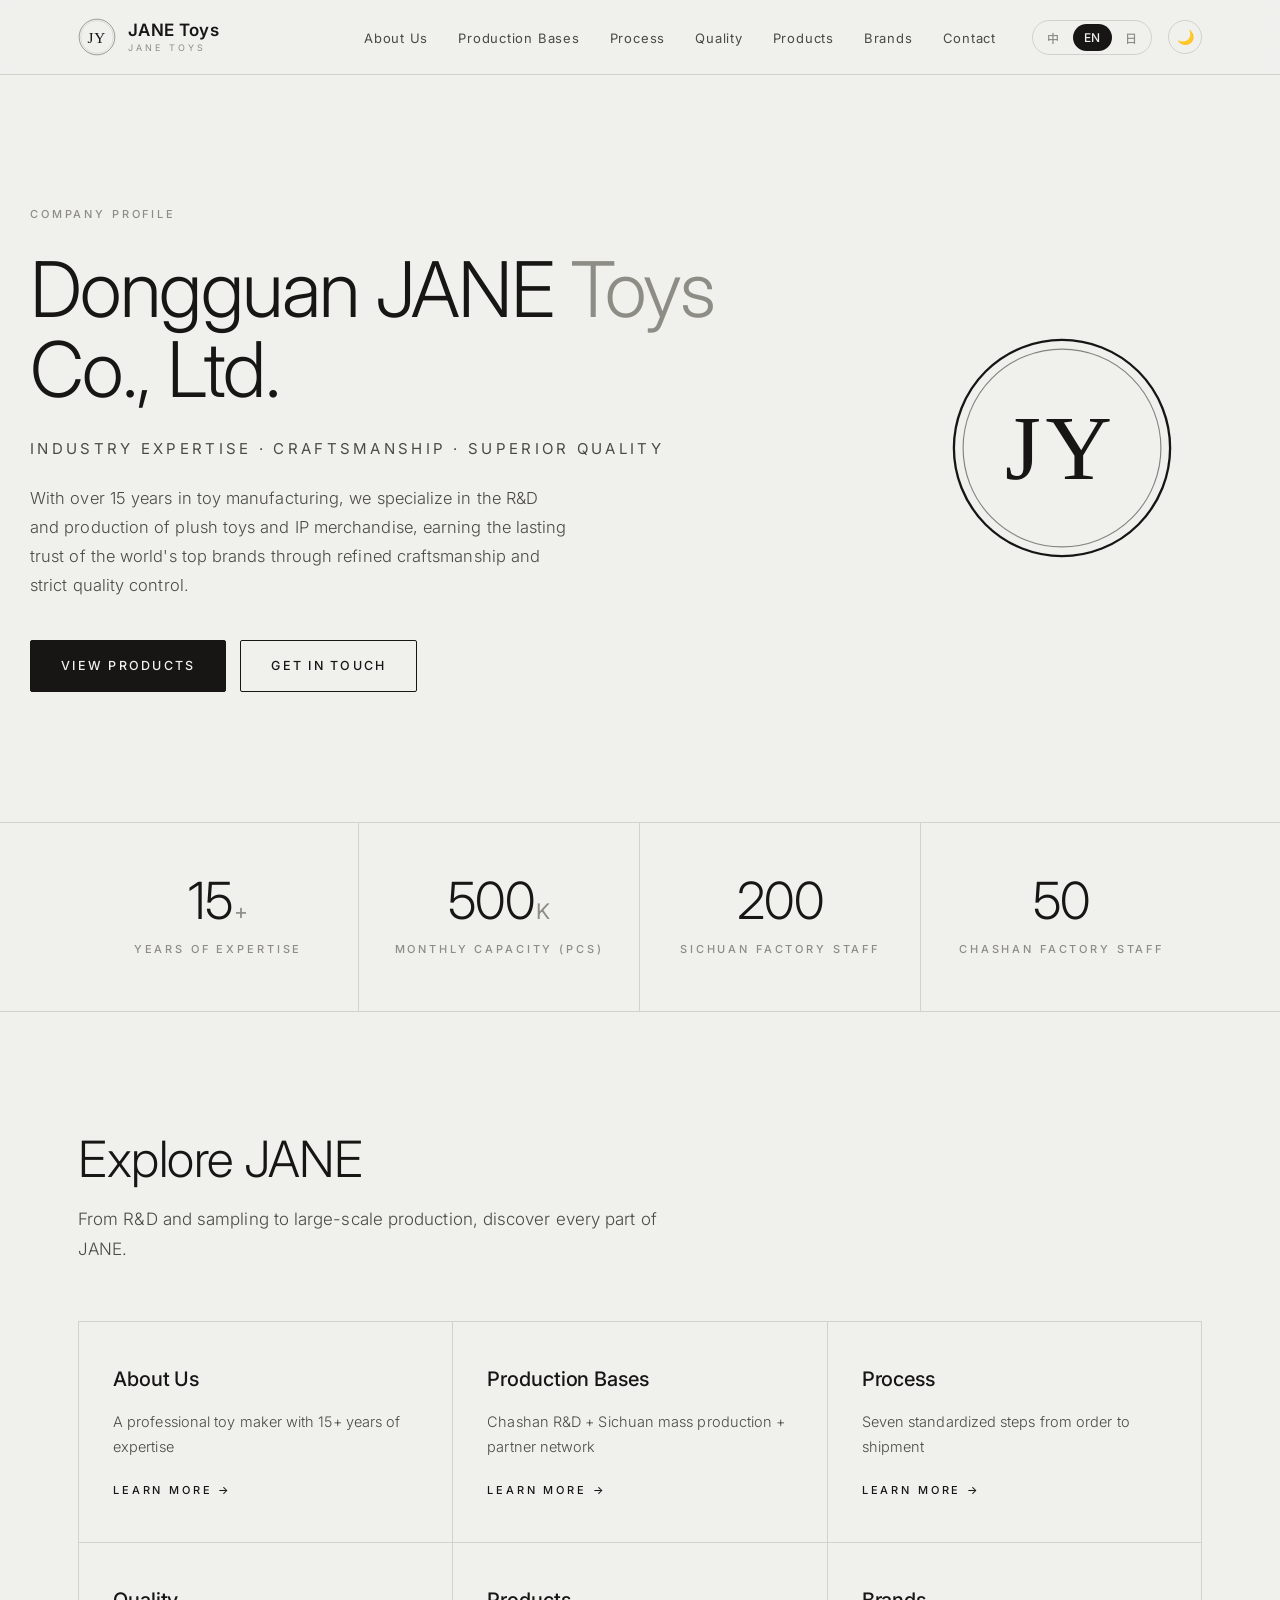
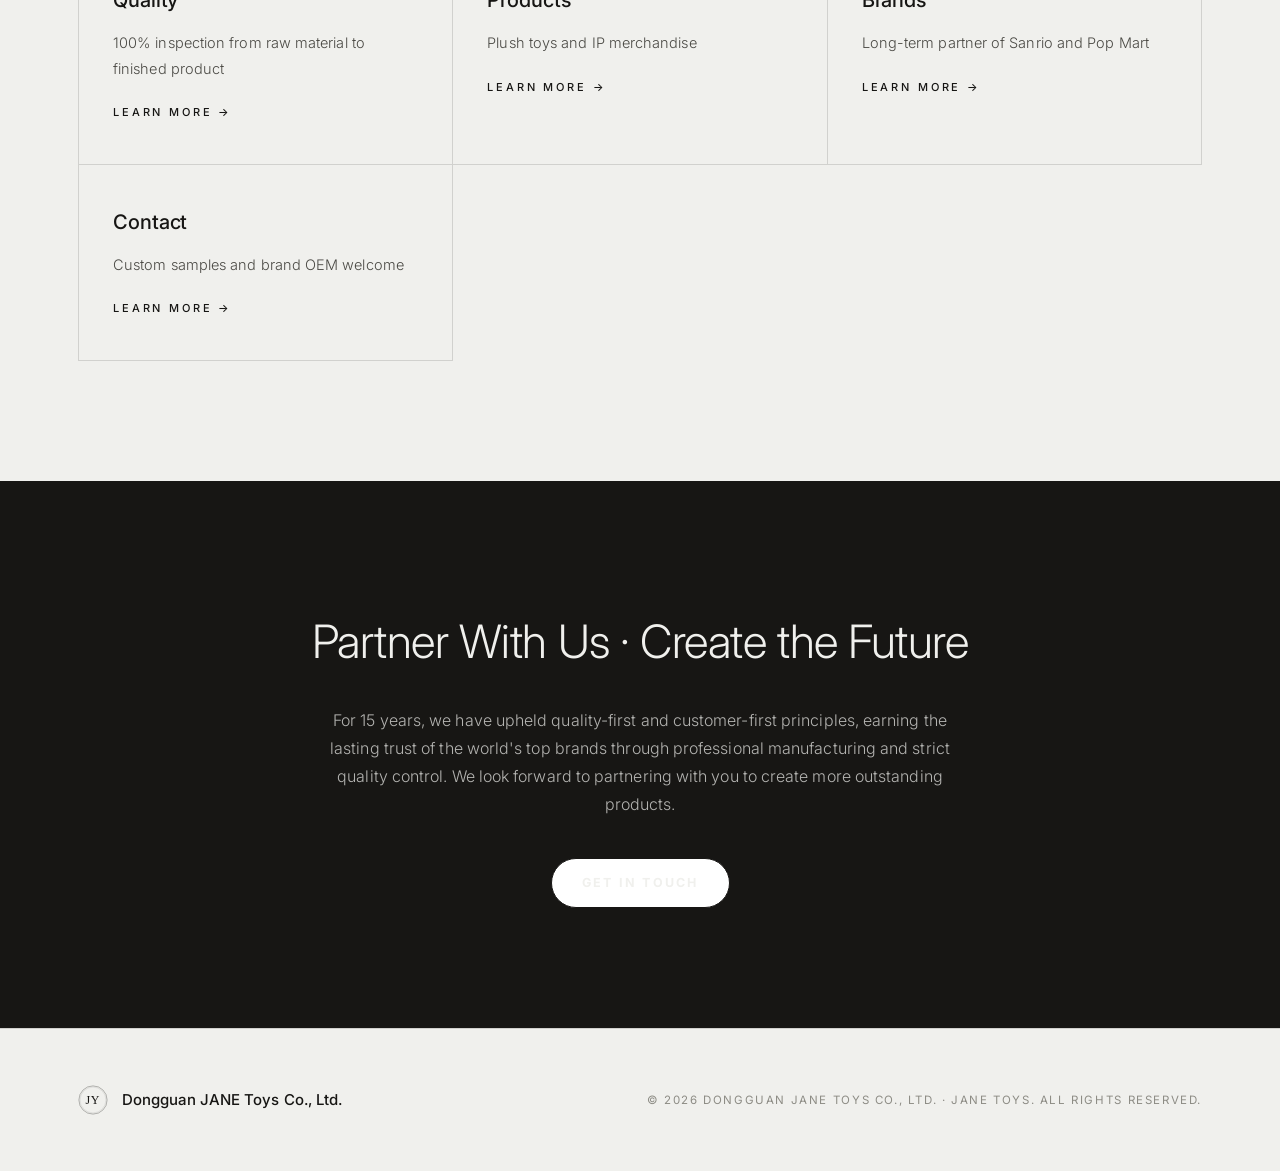
==== commit 9aa27fbe: "로고 명품화: 봉제 JY → 세리프 원형 인장 엠블럼(SVG, 다크모드 자동대응) + 인트로 절제된 페이드 연출 Co-Authored-By: Claude Opus 4.8 <nore" ====
--- a/index.html
+++ b/index.html
@@ -5,11 +5,11 @@
   <meta name="viewport" content="width=device-width, initial-scale=1.0" />
   <title>东莞简依玩具有限公司 · 公司简介</title>
   <meta name="description" content="东莞简依玩具有限公司 — 深耕玩具制造15年，专注毛绒公仔与IP周边研发生产，Sanrio、Pop Mart 长期合作伙伴。" />
-  <link rel="icon" href="assets/img/image1.png" />
+  <link rel="icon" href="assets/img/logo.svg" />
   <link rel="preconnect" href="https://fonts.googleapis.com" />
   <link rel="preconnect" href="https://fonts.gstatic.com" crossorigin />
   <link href="https://fonts.googleapis.com/css2?family=Inter:wght@300;400;500;600;700&family=Noto+Sans+SC:wght@300;400;500;700&family=Noto+Sans+JP:wght@300;400;500;700&display=swap" rel="stylesheet" />
-  <link rel="stylesheet" href="styles.css?v=12" />
+  <link rel="stylesheet" href="styles.css?v=13" />
 </head>
 <body data-page="home">
   <div id="app-header"></div>
@@ -29,7 +29,7 @@
           </div>
         </div>
         <div class="hero-logo">
-          <img src="assets/img/image1.png" alt="简依玩具 JY" />
+          <img src="assets/img/logo.svg" alt="简依玩具 JY" />
         </div>
       </div>
     </section>
@@ -75,9 +75,9 @@
 
   <div id="app-footer"></div>
 
-  <script src="i18n.js?v=12"></script>
-  <script src="layout.js?v=12"></script>
-  <script src="script.js?v=12"></script>
-  <script src="intro.js?v=12"></script>
+  <script src="i18n.js?v=13"></script>
+  <script src="layout.js?v=13"></script>
+  <script src="script.js?v=13"></script>
+  <script src="intro.js?v=13"></script>
 </body>
 </html>
--- a/styles.css
+++ b/styles.css
@@ -128,7 +128,7 @@
 .hero-sub{margin-top:22px;max-width:540px;color:var(--ink-2);font-weight:300;font-size:16.5px}
 .hero-actions{display:flex;gap:14px;margin-top:40px;flex-wrap:wrap}
 .hero-logo{display:flex;justify-content:center;align-items:center}
-.hero-logo img{width:min(240px,70%);height:auto;object-fit:contain;filter:grayscale(.05)}
+.hero-logo img{width:min(230px,68%);height:auto;object-fit:contain}
 @media(max-width:820px){
   .hero-inner{grid-template-columns:1fr;gap:36px}
   .hero-logo{order:-1;justify-content:flex-start}
@@ -340,6 +340,17 @@
 .footer-copy{font-size:11.5px;letter-spacing:.14em;text-transform:uppercase;color:var(--mute)}
 
 /* ============================================================
-   INTRO logo animation clone
-   ============================================================ */
-#jy-intro-clone{position:fixed;z-index:9999;pointer-events:none}
+   LOGO — dark theme adapts monochrome emblem
+   ============================================================ */
+:root[data-theme="dark"] .brand-logo,
+:root[data-theme="dark"] .footer-logo,
+:root[data-theme="dark"] .hero-logo img{filter:invert(1)}
+
+/* ============================================================
+   INTRO logo animation (home) — calm, minimal
+   ============================================================ */
+.intro-overlay{position:fixed;inset:0;z-index:9999;display:grid;place-items:center;pointer-events:none}
+.intro-overlay.fade{opacity:0;transition:opacity .5s ease}
+.intro-logo{width:min(230px,46vw);height:auto;will-change:transform,opacity}
+:root[data-theme="dark"] .intro-logo{filter:invert(1)}
+@media(prefers-reduced-motion:reduce){.intro-overlay{display:none}}
